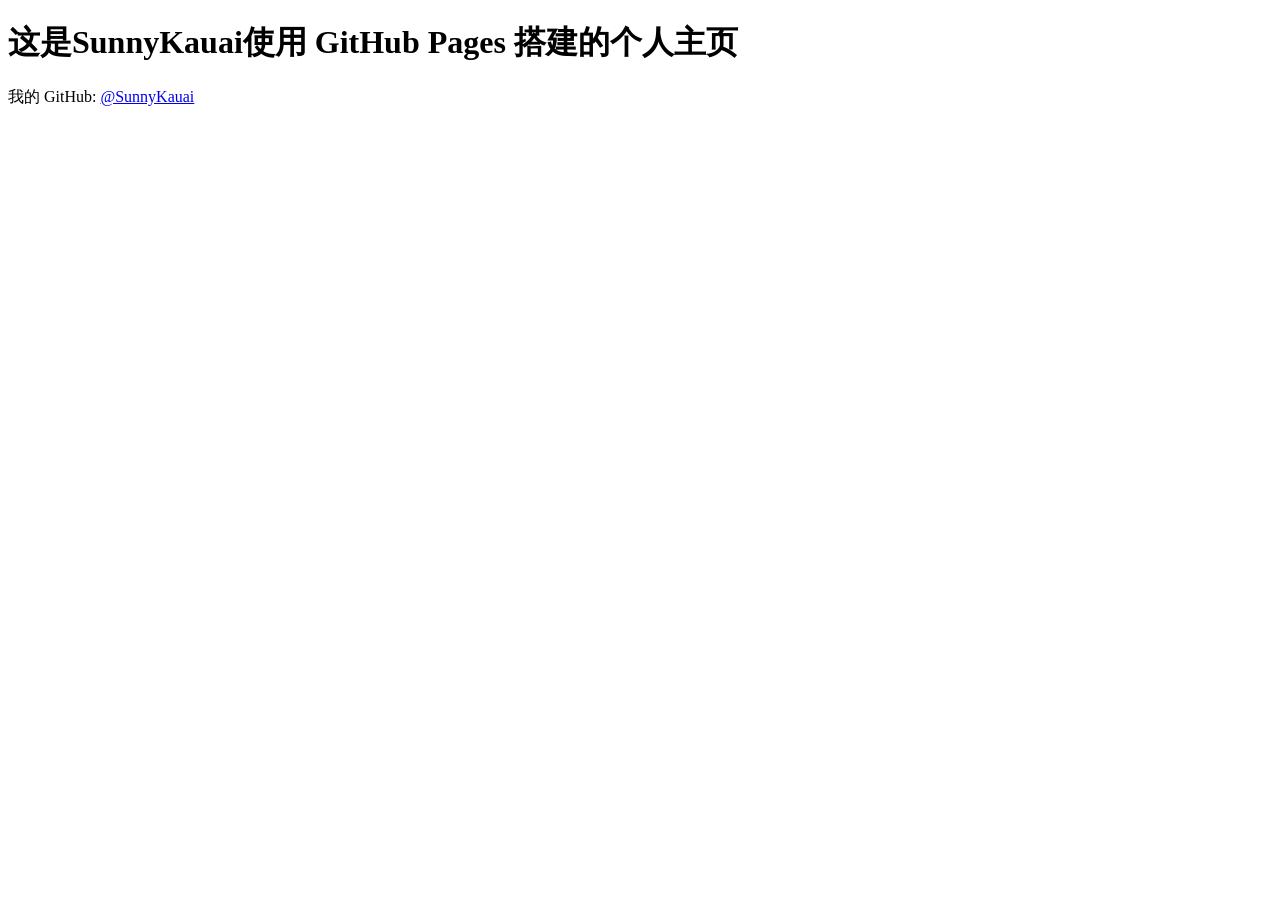
==== index.html @ 0b9219f3 "传入主页" ====
<!DOCTYPE html>
<html lang="zh-CN">
<head>
    <meta charset="UTF-8">
    <meta name="viewport" content="width=device-width, initial-scale=1.0">
    <title>SunnyKauai</title>
</head>
<body>
    <h1>这是SunnyKauai使用 GitHub Pages 搭建的个人主页</h1>
    <p>我的 GitHub: <a href="https://github.com/SunnyKauai">@SunnyKauai</a></p>
</body>
</html>
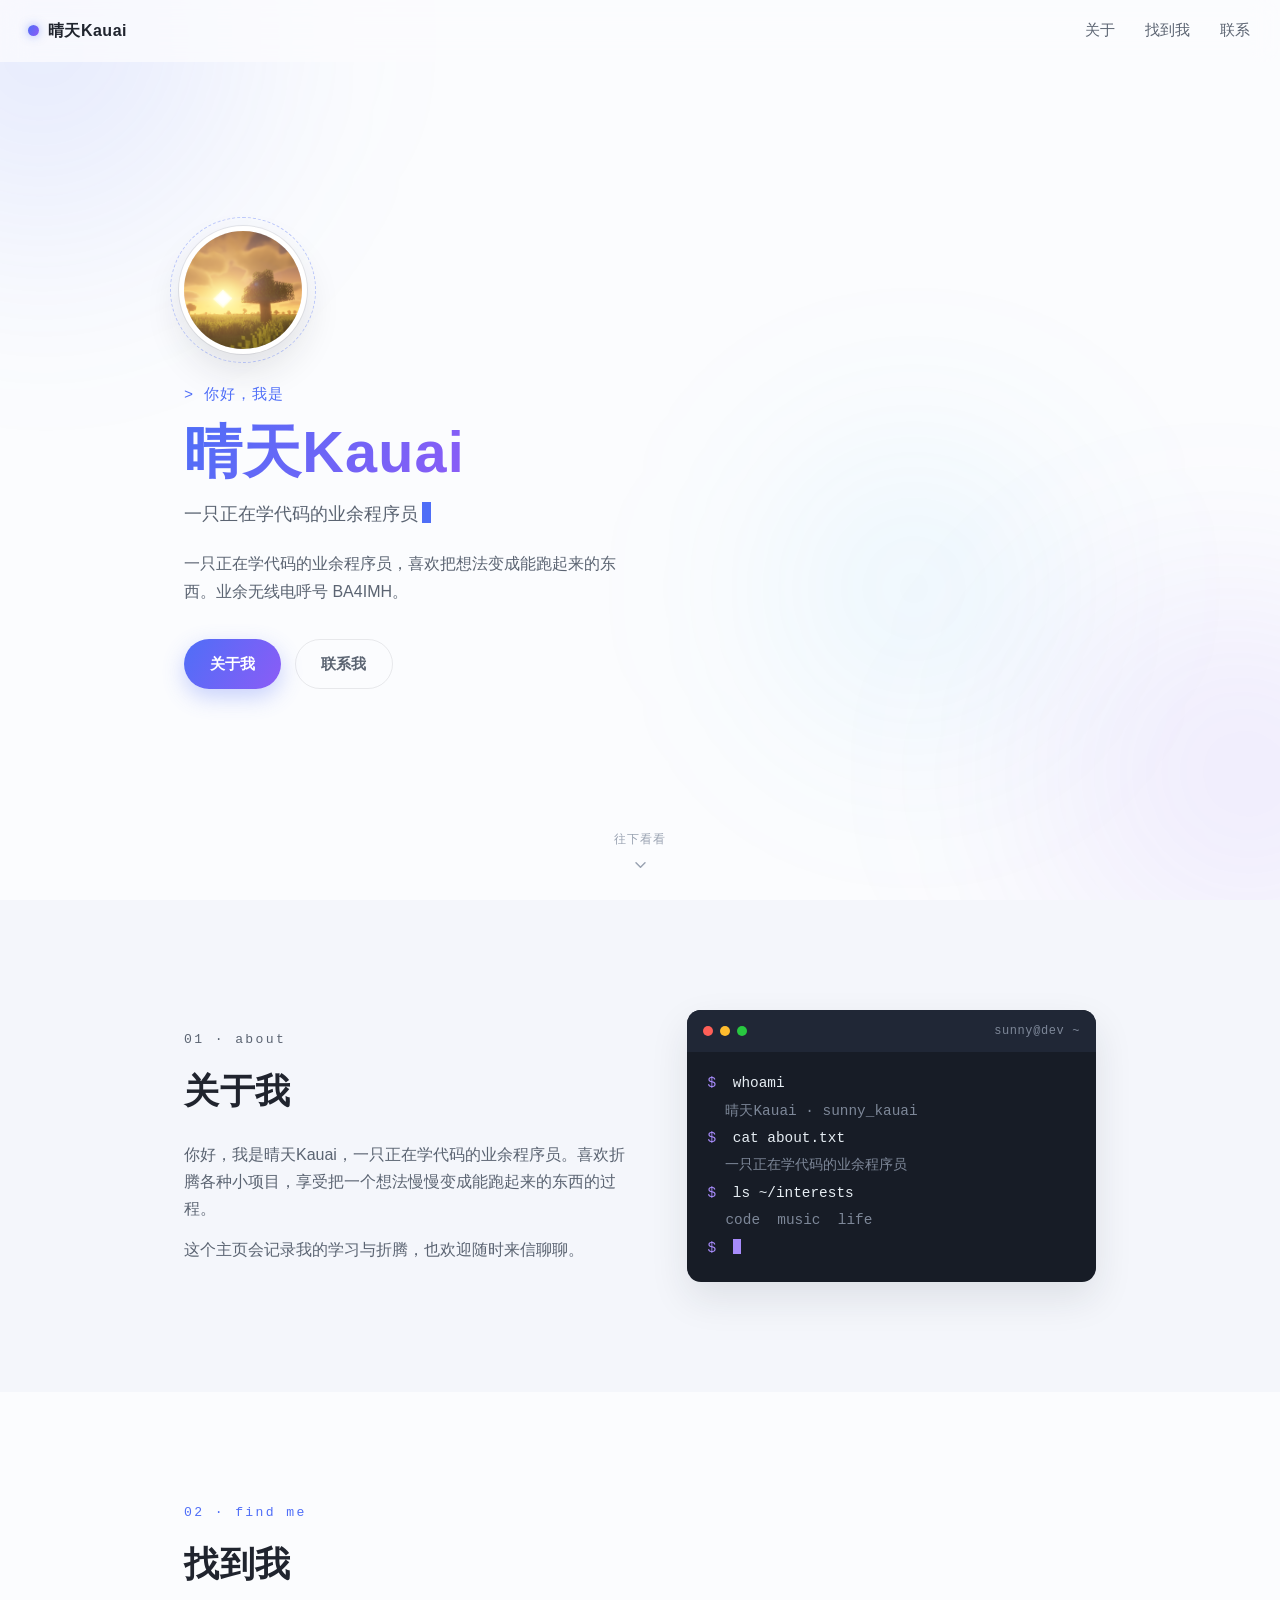
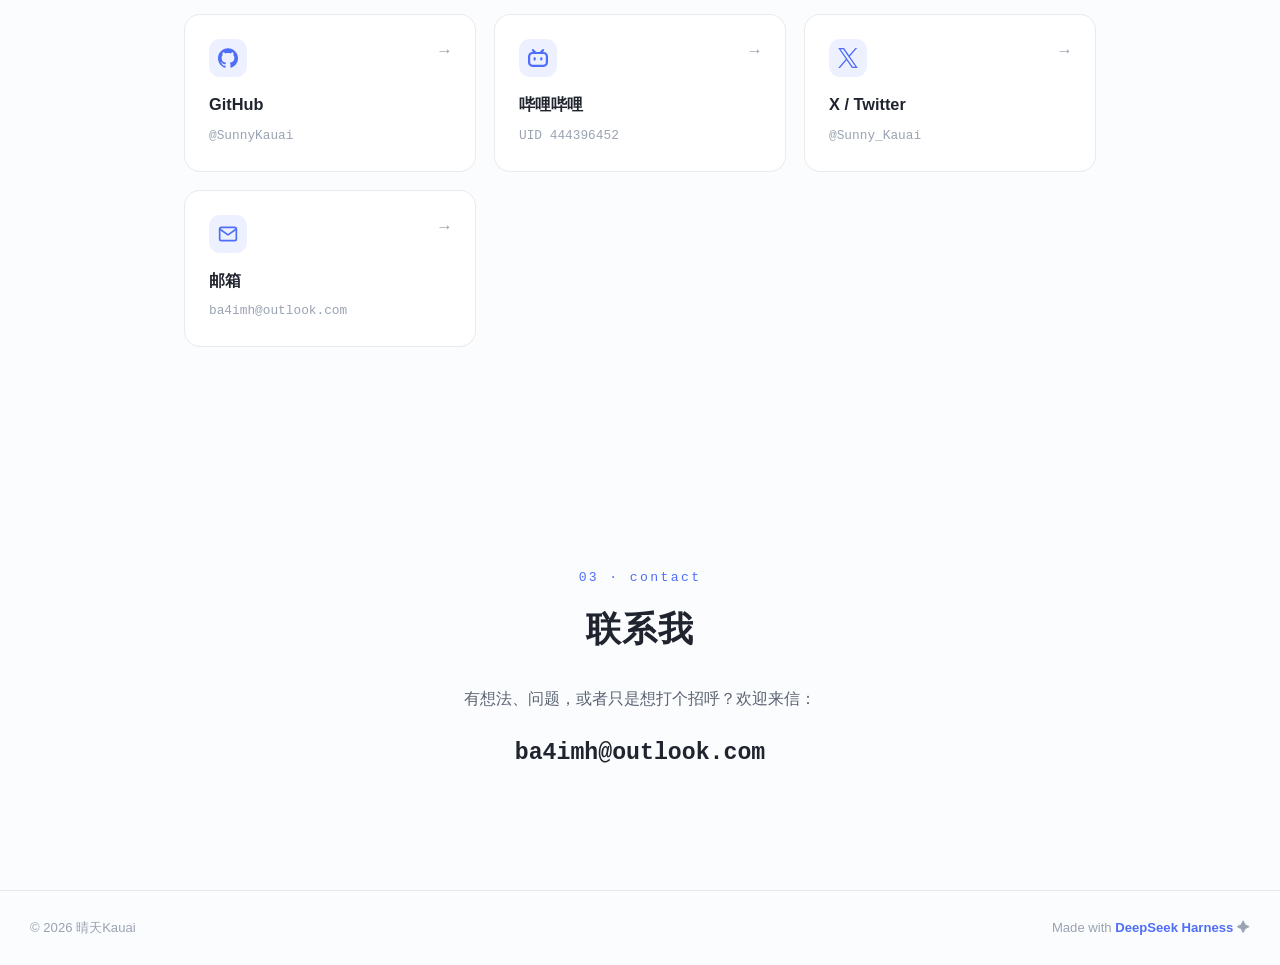
==== commit 5b7a25e3: "更新由DeepSeek Harness制作的个人网页" ====
--- a/index.html
+++ b/index.html
@@ -1,12 +1,146 @@
 <!DOCTYPE html>
 <html lang="zh-CN">
 <head>
-    <meta charset="UTF-8">
-    <meta name="viewport" content="width=device-width, initial-scale=1.0">
-    <title>SunnyKauai</title>
+  <meta charset="UTF-8">
+  <meta name="viewport" content="width=device-width, initial-scale=1.0">
+  <title>晴天Kauai · 个人主页</title>
+  <meta name="description" content="晴天Kauai 的个人主页 —— 一只正在学代码的业余程序员（呼号 BA4IMH）。">
+  <meta name="author" content="晴天Kauai">
+  <meta name="theme-color" content="#fbfcfe">
+  <link rel="canonical" href="https://www.linzms.com/">
+  <meta property="og:title" content="晴天Kauai · 个人主页">
+  <meta property="og:description" content="一只正在学代码的业余程序员（呼号 BA4IMH）。">
+  <meta property="og:type" content="website">
+  <meta property="og:url" content="https://www.linzms.com/">
+  <meta property="og:image" content="https://www.linzms.com/assets/img/avatar.png">
+  <link rel="icon" type="image/png" href="assets/img/favicon.png">
+  <link rel="apple-touch-icon" href="assets/img/favicon.png">
+  <link rel="stylesheet" href="assets/css/style.css">
+  <noscript><style>.reveal{opacity:1;transform:none}</style></noscript>
 </head>
 <body>
-    <h1>这是SunnyKauai使用 GitHub Pages 搭建的个人主页</h1>
-    <p>我的 GitHub: <a href="https://github.com/SunnyKauai">@SunnyKauai</a></p>
+
+  <!-- 顶部导航 -->
+  <header class="nav" id="nav">
+    <a class="nav-logo" href="#top"><span class="logo-dot" aria-hidden="true"></span>晴天Kauai</a>
+    <nav class="nav-links" aria-label="页面导航">
+      <a href="#about">关于</a>
+      <a href="#links">找到我</a>
+      <a href="#contact">联系</a>
+    </nav>
+  </header>
+
+  <!-- 背景：柔和光斑 -->
+  <div class="bg" aria-hidden="true">
+    <div class="orb orb-a"></div>
+    <div class="orb orb-b"></div>
+    <div class="orb orb-c"></div>
+  </div>
+
+  <main>
+
+    <!-- 首屏 -->
+    <section class="hero" id="top">
+      <div class="container hero-inner">
+        <div class="avatar reveal">
+          <img src="assets/img/avatar.png" alt="晴天Kauai 的头像" width="512" height="512">
+          <span class="ring" aria-hidden="true"></span>
+        </div>
+        <p class="mono hello reveal">&gt; 你好，我是</p>
+        <h1 class="name reveal">晴天Kauai</h1>
+        <p class="typed reveal"><span id="typed"></span><span class="caret" aria-hidden="true"></span></p>
+        <p class="bio reveal">一只正在学代码的业余程序员，喜欢把想法变成能跑起来的东西。业余无线电呼号 BA4IMH。</p>
+        <div class="hero-actions reveal">
+          <a class="btn btn-primary" href="#about">关于我</a>
+          <a class="btn btn-ghost" href="mailto:ba4imh@outlook.com">联系我</a>
+        </div>
+      </div>
+      <a class="scroll-hint" href="#about" aria-label="向下滚动">
+        <span>往下看看</span>
+        <svg viewBox="0 0 24 24" fill="none" stroke="currentColor" stroke-width="2" stroke-linecap="round" stroke-linejoin="round" aria-hidden="true"><polyline points="6 9 12 15 18 9"/></svg>
+      </a>
+    </section>
+
+    <!-- 关于我 -->
+    <section class="about section" id="about">
+      <div class="container about-grid">
+        <div class="about-text reveal">
+          <p class="mono sec-label">01 · about</p>
+          <h2 class="sec-title">关于我</h2>
+          <p>你好，我是晴天Kauai，一只正在学代码的业余程序员。喜欢折腾各种小项目，享受把一个想法慢慢变成能跑起来的东西的过程。</p>
+          <p>这个主页会记录我的学习与折腾，也欢迎随时来信聊聊。</p>
+        </div>
+        <div class="terminal reveal" aria-label="终端示例">
+          <div class="terminal-bar">
+            <span class="dot" aria-hidden="true"></span>
+            <span class="dot" aria-hidden="true"></span>
+            <span class="dot" aria-hidden="true"></span>
+            <span class="term-title">sunny@dev ~</span>
+          </div>
+          <div class="terminal-body">
+            <p><span class="prompt">$</span> whoami</p>
+            <p class="out">晴天Kauai · sunny_kauai</p>
+            <p><span class="prompt">$</span> cat about.txt</p>
+            <p class="out">一只正在学代码的业余程序员</p>
+            <p><span class="prompt">$</span> ls ~/interests</p>
+            <p class="out">code&nbsp;&nbsp;music&nbsp;&nbsp;life</p>
+            <p><span class="prompt">$</span> <span class="cursor" aria-hidden="true"></span></p>
+          </div>
+        </div>
+      </div>
+    </section>
+
+    <!-- 找到我 -->
+    <section class="links section" id="links">
+      <div class="container">
+        <p class="mono sec-label reveal">02 · find me</p>
+        <h2 class="sec-title reveal">找到我</h2>
+        <div class="card-grid">
+          <a class="card reveal" style="--d:.03s" href="https://github.com/SunnyKauai" target="_blank" rel="noopener noreferrer">
+            <span class="card-icon"><svg viewBox="0 0 24 24" aria-hidden="true"><path d="M12 .297c-6.63 0-12 5.373-12 12 0 5.303 3.438 9.8 8.205 11.385.6.113.82-.258.82-.577 0-.285-.01-1.04-.015-2.04-3.338.724-4.042-1.61-4.042-1.61C4.422 18.07 3.633 17.7 3.633 17.7c-1.087-.744.084-.729.084-.729 1.205.084 1.838 1.236 1.838 1.236 1.07 1.835 2.809 1.305 3.495.998.108-.776.417-1.305.76-1.605-2.665-.3-5.466-1.332-5.466-5.93 0-1.31.465-2.38 1.235-3.22-.135-.303-.54-1.523.105-3.176 0 0 1.005-.322 3.3 1.23.96-.267 1.98-.399 3-.405 1.02.006 2.04.138 3 .405 2.28-1.552 3.285-1.23 3.285-1.23.645 1.653.24 2.873.12 3.176.765.84 1.23 1.91 1.23 3.22 0 4.61-2.805 5.625-5.475 5.92.42.36.81 1.096.81 2.22 0 1.606-.015 2.896-.015 3.286 0 .315.21.69.825.57C20.565 22.092 24 17.592 24 12.297c0-6.627-5.373-12-12-12"/></svg></span>
+            <span class="card-name">GitHub</span>
+            <span class="card-handle">@SunnyKauai</span>
+            <span class="card-arrow" aria-hidden="true">→</span>
+          </a>
+          <a class="card reveal" style="--d:.08s" href="https://space.bilibili.com/444396452" target="_blank" rel="noopener noreferrer">
+            <span class="card-icon"><svg viewBox="0 0 24 24" aria-hidden="true"><path d="M17.813 4.653h.854c1.51.054 2.769.578 3.773 1.574 1.004.995 1.524 2.249 1.56 3.76v7.36c-.036 1.51-.556 2.769-1.56 3.773s-2.262 1.524-3.773 1.56H5.333c-1.51-.036-2.769-.556-3.773-1.56S.036 18.858 0 17.347v-7.36c.036-1.511.556-2.765 1.56-3.76 1.004-.996 2.262-1.52 3.773-1.574h.774l-1.174-1.12a1.234 1.234 0 0 1-.373-.906c0-.356.124-.658.373-.907l.027-.027c.267-.249.573-.373.92-.373.347 0 .653.124.92.373L9.653 4.44c.071.071.134.142.187.213h4.267a.836.836 0 0 1 .16-.213l2.853-2.747c.267-.249.573-.373.92-.373.347 0 .662.151.929.4.267.249.391.551.391.907 0 .355-.124.657-.373.906zM5.333 7.24c-.746.018-1.373.276-1.88.773-.506.498-.769 1.13-.786 1.894v7.52c.017.764.28 1.395.786 1.893.507.498 1.134.756 1.88.773h13.334c.746-.017 1.373-.275 1.88-.773.506-.498.769-1.129.786-1.893v-7.52c-.017-.765-.28-1.396-.786-1.894-.507-.497-1.134-.755-1.88-.773zM8 11.107c.373 0 .684.124.933.373.25.249.383.569.4.96v1.173c-.017.391-.15.711-.4.96-.249.25-.56.374-.933.374s-.684-.125-.933-.374c-.25-.249-.383-.569-.4-.96V12.44c0-.373.129-.689.386-.947.258-.257.574-.386.947-.386zm8 0c.373 0 .684.124.933.373.25.249.383.569.4.96v1.173c-.017.391-.15.711-.4.96-.249.25-.56.374-.933.374s-.684-.125-.933-.374c-.25-.249-.383-.569-.4-.96V12.44c.017-.391.15-.711.4-.96.249-.249.56-.373.933-.373Z"/></svg></span>
+            <span class="card-name">哔哩哔哩</span>
+            <span class="card-handle">UID 444396452</span>
+            <span class="card-arrow" aria-hidden="true">→</span>
+          </a>
+          <a class="card reveal" style="--d:.13s" href="https://x.com/Sunny_Kauai" target="_blank" rel="noopener noreferrer">
+            <span class="card-icon"><svg viewBox="0 0 24 24" aria-hidden="true"><path d="M14.234 10.162 22.977 0h-2.072l-7.591 8.824L7.251 0H.258l9.168 13.343L.258 24H2.33l8.016-9.318L16.749 24h6.993zm-2.837 3.299-.929-1.329L3.076 1.56h3.182l5.965 8.532.929 1.329 7.754 11.09h-3.182z"/></svg></span>
+            <span class="card-name">X / Twitter</span>
+            <span class="card-handle">@Sunny_Kauai</span>
+            <span class="card-arrow" aria-hidden="true">→</span>
+          </a>
+          <a class="card reveal" style="--d:.18s" href="mailto:ba4imh@outlook.com">
+            <span class="card-icon"><svg viewBox="0 0 24 24" style="fill:none" stroke="currentColor" stroke-width="2" stroke-linecap="round" stroke-linejoin="round" aria-hidden="true"><path d="M4 4h16c1.1 0 2 .9 2 2v12c0 1.1-.9 2-2 2H4c-1.1 0-2-.9-2-2V6c0-1.1.9-2 2-2z"/><polyline points="22,6 12,13 2,6"/></svg></span>
+            <span class="card-name">邮箱</span>
+            <span class="card-handle">ba4imh@outlook.com</span>
+            <span class="card-arrow" aria-hidden="true">→</span>
+          </a>
+        </div>
+      </div>
+    </section>
+
+    <!-- 联系我 -->
+    <section class="contact section" id="contact">
+      <div class="container contact-inner reveal">
+        <p class="mono sec-label">03 · contact</p>
+        <h2 class="sec-title">联系我</h2>
+        <p class="contact-desc">有想法、问题，或者只是想打个招呼？欢迎来信：</p>
+        <a class="contact-mail" href="mailto:ba4imh@outlook.com">ba4imh@outlook.com</a>
+      </div>
+    </section>
+
+  </main>
+
+  <footer class="foot">
+    <span>© <span id="year"></span> 晴天Kauai</span>
+    <span class="made">Made with <b>DeepSeek Harness</b> ✦</span>
+  </footer>
+
+  <script src="assets/js/main.js"></script>
 </body>
-</html>+</html>
--- a/assets/css/style.css
+++ b/assets/css/style.css
@@ -0,0 +1,655 @@
+/* ============================================================
+   晴天Kauai · 个人主页
+   设计：浅色 · 简约 · 优雅动效 · 可滚动多区块
+   制作：DeepSeek Harness
+   ============================================================ */
+
+/* ---------- 基础 ---------- */
+*,
+*::before,
+*::after {
+  box-sizing: border-box;
+  margin: 0;
+  padding: 0;
+}
+
+:root {
+  --bg: #fbfcfe;
+  --bg-soft: #f4f6fb;
+  --text: #20242e;
+  --text-dim: #5b6472;
+  --text-faint: #9aa3b2;
+  --accent: #4f6ef7;
+  --accent-2: #8b5cf6;
+  --accent-soft: rgba(79, 110, 247, .10);
+  --grad: linear-gradient(120deg, var(--accent), var(--accent-2));
+  --line: rgba(32, 36, 46, .09);
+  --card: #ffffff;
+  --shadow-sm: 0 4px 14px rgba(32, 36, 46, .06);
+  --shadow-md: 0 16px 38px rgba(32, 36, 46, .10);
+  --radius: 16px;
+  --mono: ui-monospace, "SF Mono", "Cascadia Mono", "JetBrains Mono",
+          Consolas, Menlo, monospace;
+}
+
+html {
+  scroll-behavior: smooth;
+}
+
+body {
+  font-family: -apple-system, BlinkMacSystemFont, "Segoe UI",
+    "PingFang SC", "Hiragino Sans GB", "Microsoft YaHei",
+    "Noto Sans SC", sans-serif;
+  color: var(--text);
+  background: var(--bg);
+  line-height: 1.7;
+  -webkit-font-smoothing: antialiased;
+  overflow-x: hidden;
+}
+
+::selection {
+  background: rgba(79, 110, 247, .18);
+  color: var(--text);
+}
+
+a {
+  color: inherit;
+}
+
+img {
+  display: block;
+  max-width: 100%;
+}
+
+a:focus-visible {
+  outline: 2px solid var(--accent);
+  outline-offset: 3px;
+  border-radius: 8px;
+}
+
+.container {
+  width: 100%;
+  max-width: 960px;
+  margin: 0 auto;
+  padding: 0 24px;
+}
+
+.section {
+  padding: 110px 0;
+  scroll-margin-top: 72px;
+}
+
+.mono {
+  font-family: var(--mono);
+}
+
+.sec-label {
+  color: var(--accent);
+  font-size: .82rem;
+  letter-spacing: .18em;
+  margin-bottom: 10px;
+}
+
+.sec-title {
+  font-size: clamp(1.6rem, 4vw, 2.2rem);
+  font-weight: 800;
+  letter-spacing: .02em;
+  margin-bottom: 20px;
+}
+
+/* ---------- 背景：柔和光斑 ---------- */
+.bg {
+  position: fixed;
+  inset: 0;
+  z-index: -1;
+  overflow: hidden;
+  pointer-events: none;
+}
+
+.orb {
+  position: absolute;
+  border-radius: 50%;
+  filter: blur(90px);
+  will-change: transform;
+}
+
+.orb-a {
+  width: 480px;
+  height: 480px;
+  left: -140px;
+  top: -140px;
+  background: radial-gradient(circle at 35% 35%, rgba(79, 110, 247, .16), transparent 70%);
+  animation: drift-a 26s ease-in-out infinite alternate;
+}
+
+.orb-b {
+  width: 520px;
+  height: 520px;
+  right: -180px;
+  bottom: -180px;
+  background: radial-gradient(circle at 60% 40%, rgba(139, 92, 246, .13), transparent 70%);
+  animation: drift-b 32s ease-in-out infinite alternate;
+}
+
+.orb-c {
+  width: 420px;
+  height: 420px;
+  left: 55%;
+  top: 42%;
+  background: radial-gradient(circle at 50% 50%, rgba(56, 189, 248, .11), transparent 70%);
+  animation: drift-c 24s ease-in-out infinite alternate;
+}
+
+@keyframes drift-a { to { transform: translate(80px, 60px) scale(1.1); } }
+@keyframes drift-b { to { transform: translate(-90px, -50px) scale(1.08); } }
+@keyframes drift-c { to { transform: translate(-60px, 70px) scale(1.12); } }
+
+/* ---------- 顶部导航 ---------- */
+.nav {
+  position: fixed;
+  top: 0;
+  left: 0;
+  right: 0;
+  z-index: 50;
+  display: flex;
+  align-items: center;
+  justify-content: space-between;
+  height: 62px;
+  padding: 0 28px;
+  background: rgba(251, 252, 254, .78);
+  -webkit-backdrop-filter: blur(14px);
+  backdrop-filter: blur(14px);
+  border-bottom: 1px solid transparent;
+  transition: border-color .3s, box-shadow .3s;
+}
+
+.nav.scrolled {
+  border-bottom-color: var(--line);
+  box-shadow: 0 6px 24px rgba(32, 36, 46, .05);
+}
+
+.nav-logo {
+  display: flex;
+  align-items: center;
+  gap: 9px;
+  font-weight: 700;
+  letter-spacing: .03em;
+  text-decoration: none;
+}
+
+.logo-dot {
+  width: 11px;
+  height: 11px;
+  border-radius: 50%;
+  background: var(--grad);
+  box-shadow: 0 0 10px rgba(79, 110, 247, .5);
+}
+
+.nav-links {
+  display: flex;
+  gap: 26px;
+}
+
+.nav-links a {
+  position: relative;
+  padding: 4px 2px;
+  font-size: .92rem;
+  color: var(--text-dim);
+  text-decoration: none;
+  transition: color .3s;
+}
+
+.nav-links a::after {
+  content: "";
+  position: absolute;
+  left: 0;
+  bottom: 0;
+  width: 100%;
+  height: 2px;
+  border-radius: 2px;
+  background: var(--grad);
+  transform: scaleX(0);
+  transform-origin: left;
+  transition: transform .35s cubic-bezier(.22, 1, .36, 1);
+}
+
+.nav-links a:hover { color: var(--text); }
+.nav-links a:hover::after { transform: scaleX(1); }
+
+/* ---------- 首屏 ---------- */
+.hero {
+  position: relative;
+  min-height: 100vh;
+  display: flex;
+  align-items: center;
+  padding: 110px 0 90px;
+}
+
+.hero-inner {
+  display: flex;
+  flex-direction: column;
+  align-items: flex-start;
+}
+
+.avatar {
+  position: relative;
+  width: 118px;
+  height: 118px;
+  margin-bottom: 34px;
+}
+
+.avatar img {
+  width: 100%;
+  height: 100%;
+  object-fit: cover;
+  border-radius: 50%;
+  box-shadow:
+    0 0 0 5px #fff,
+    0 0 0 6px var(--line),
+    0 18px 40px rgba(32, 36, 46, .14);
+  animation: floaty 7s ease-in-out infinite;
+}
+
+.avatar .ring {
+  position: absolute;
+  inset: -14px;
+  border-radius: 50%;
+  border: 1.5px dashed rgba(79, 110, 247, .35);
+  animation: spin 24s linear infinite;
+  pointer-events: none;
+}
+
+@keyframes floaty {
+  0%, 100% { transform: translateY(0); }
+  50%      { transform: translateY(-8px); }
+}
+
+@keyframes spin {
+  to { transform: rotate(360deg); }
+}
+
+.hello {
+  color: var(--accent);
+  font-size: .95rem;
+  letter-spacing: .06em;
+  margin-bottom: 10px;
+}
+
+.name {
+  font-size: clamp(2.5rem, 7vw, 3.6rem);
+  font-weight: 800;
+  letter-spacing: .02em;
+  line-height: 1.15;
+  background: var(--grad);
+  -webkit-background-clip: text;
+  background-clip: text;
+  color: transparent;
+}
+
+.typed {
+  margin-top: 14px;
+  min-height: 1.9em;
+  font-family: var(--mono);
+  font-size: clamp(1rem, 2.6vw, 1.15rem);
+  color: var(--text-dim);
+}
+
+.caret {
+  display: inline-block;
+  width: 9px;
+  height: 1.15em;
+  margin-left: 4px;
+  vertical-align: -.18em;
+  background: var(--accent);
+  animation: blink 1s steps(1) infinite;
+}
+
+@keyframes blink {
+  50% { opacity: 0; }
+}
+
+.bio {
+  margin-top: 16px;
+  max-width: 52ch;
+  color: var(--text-dim);
+  font-size: 1rem;
+}
+
+.hero-actions {
+  margin-top: 34px;
+  display: flex;
+  gap: 14px;
+  flex-wrap: wrap;
+}
+
+.btn {
+  display: inline-flex;
+  align-items: center;
+  gap: 8px;
+  padding: .72em 1.7em;
+  border-radius: 999px;
+  font-size: .95rem;
+  font-weight: 600;
+  text-decoration: none;
+  transition:
+    transform .3s cubic-bezier(.22, 1, .36, 1),
+    box-shadow .3s,
+    border-color .3s,
+    color .3s;
+}
+
+.btn-primary {
+  background: var(--grad);
+  color: #fff;
+  box-shadow: 0 8px 22px rgba(79, 110, 247, .30);
+}
+
+.btn-primary:hover {
+  transform: translateY(-2px);
+  box-shadow: 0 12px 28px rgba(79, 110, 247, .38);
+}
+
+.btn-ghost {
+  border: 1px solid var(--line);
+  background: transparent;
+  color: var(--text-dim);
+}
+
+.btn-ghost:hover {
+  transform: translateY(-2px);
+  border-color: var(--accent);
+  color: var(--accent);
+  box-shadow: var(--shadow-sm);
+}
+
+/* 向下滚动提示 */
+.scroll-hint {
+  position: absolute;
+  left: 50%;
+  bottom: 26px;
+  transform: translateX(-50%);
+  display: flex;
+  flex-direction: column;
+  align-items: center;
+  gap: 6px;
+  color: var(--text-faint);
+  font-size: .78rem;
+  letter-spacing: .1em;
+  text-decoration: none;
+}
+
+.scroll-hint svg {
+  width: 18px;
+  height: 18px;
+  animation: bounce 2s ease-in-out infinite;
+}
+
+@keyframes bounce {
+  0%, 100% { transform: translateY(0); }
+  50%      { transform: translateY(6px); }
+}
+
+/* ---------- 关于我 ---------- */
+.about {
+  background: var(--bg-soft);
+}
+
+.about-grid {
+  display: grid;
+  grid-template-columns: 1.05fr .95fr;
+  gap: 52px;
+  align-items: center;
+}
+
+.about-text p {
+  color: var(--text-dim);
+  margin-top: 14px;
+}
+
+.about-text p:first-of-type {
+  margin-top: 0;
+}
+
+/* 终端卡片 */
+.terminal {
+  overflow: hidden;
+  border-radius: 14px;
+  background: #171c26;
+  box-shadow: var(--shadow-md);
+  font-family: var(--mono);
+}
+
+.terminal-bar {
+  display: flex;
+  align-items: center;
+  gap: 7px;
+  padding: 11px 16px;
+  background: #202736;
+}
+
+.terminal-bar .dot {
+  width: 10px;
+  height: 10px;
+  border-radius: 50%;
+}
+
+.terminal-bar .dot:nth-child(1) { background: #ff5f57; }
+.terminal-bar .dot:nth-child(2) { background: #febc2e; }
+.terminal-bar .dot:nth-child(3) { background: #28c840; }
+
+.term-title {
+  margin-left: auto;
+  color: #7d8798;
+  font-size: .75rem;
+  letter-spacing: .05em;
+}
+
+.terminal-body {
+  padding: 18px 20px 20px;
+  font-size: .9rem;
+  line-height: 1.9;
+  color: #e6edf3;
+}
+
+.terminal-body .prompt {
+  color: #a78bfa;
+  margin-right: 8px;
+}
+
+.terminal-body .out {
+  color: #7d8798;
+  padding-left: 18px;
+}
+
+.cursor {
+  display: inline-block;
+  width: 8px;
+  height: 15px;
+  background: #a78bfa;
+  vertical-align: -2px;
+  animation: blink 1s steps(1) infinite;
+}
+
+/* ---------- 找到我 ---------- */
+.card-grid {
+  display: grid;
+  grid-template-columns: repeat(auto-fit, minmax(215px, 1fr));
+  gap: 18px;
+  margin-top: 14px;
+}
+
+.card {
+  position: relative;
+  display: flex;
+  flex-direction: column;
+  gap: 6px;
+  padding: 24px;
+  border-radius: var(--radius);
+  background: var(--card);
+  border: 1px solid var(--line);
+  text-decoration: none;
+  transition:
+    transform .35s cubic-bezier(.22, 1, .36, 1),
+    box-shadow .35s,
+    border-color .35s;
+}
+
+.card:hover {
+  transform: translateY(-5px);
+  box-shadow: var(--shadow-md);
+  border-color: rgba(79, 110, 247, .35);
+}
+
+.card-icon {
+  width: 38px;
+  height: 38px;
+  display: grid;
+  place-items: center;
+  border-radius: 11px;
+  background: var(--accent-soft);
+  color: var(--accent);
+  margin-bottom: 8px;
+}
+
+.card-icon svg {
+  width: 20px;
+  height: 20px;
+  fill: currentColor;
+}
+
+.card-name {
+  font-weight: 700;
+  font-size: 1.02rem;
+}
+
+.card-handle {
+  font-family: var(--mono);
+  font-size: .8rem;
+  color: var(--text-faint);
+}
+
+.card-arrow {
+  position: absolute;
+  top: 22px;
+  right: 22px;
+  color: var(--text-faint);
+  font-size: 1.05rem;
+  transition: transform .35s cubic-bezier(.22, 1, .36, 1), color .35s;
+}
+
+.card:hover .card-arrow {
+  transform: translate(3px, -3px);
+  color: var(--accent);
+}
+
+/* ---------- 联系我 ---------- */
+.contact-inner {
+  display: flex;
+  flex-direction: column;
+  align-items: center;
+  text-align: center;
+}
+
+.contact-desc {
+  color: var(--text-dim);
+  margin-top: 6px;
+}
+
+.contact-mail {
+  margin-top: 22px;
+  display: inline-block;
+  font-family: var(--mono);
+  font-size: clamp(1.1rem, 3.2vw, 1.45rem);
+  font-weight: 600;
+  color: var(--text);
+  text-decoration: none;
+  padding-bottom: 6px;
+  background-image: var(--grad);
+  background-size: 0% 2px;
+  background-position: 0 100%;
+  background-repeat: no-repeat;
+  transition: background-size .4s cubic-bezier(.22, 1, .36, 1), color .3s;
+}
+
+.contact-mail:hover {
+  background-size: 100% 2px;
+  color: var(--accent);
+}
+
+/* ---------- 页脚 ---------- */
+.foot {
+  display: flex;
+  justify-content: space-between;
+  align-items: center;
+  gap: 12px;
+  flex-wrap: wrap;
+  padding: 26px 30px;
+  border-top: 1px solid var(--line);
+  color: var(--text-faint);
+  font-size: .82rem;
+}
+
+.foot .made b {
+  color: var(--accent);
+  font-weight: 600;
+}
+
+/* ---------- 滚动入场动画（由 JS 添加 .in） ---------- */
+.reveal {
+  opacity: 0;
+  transform: translateY(26px);
+  transition:
+    opacity .8s cubic-bezier(.22, 1, .36, 1),
+    transform .8s cubic-bezier(.22, 1, .36, 1);
+  transition-delay: var(--d, 0s);
+}
+
+.reveal.in {
+  opacity: 1;
+  transform: translateY(0);
+}
+
+/* ---------- 小屏适配 ---------- */
+@media (max-width: 760px) {
+  .about-grid {
+    grid-template-columns: 1fr;
+    gap: 40px;
+  }
+
+  .section {
+    padding: 84px 0;
+  }
+
+  .nav {
+    padding: 0 18px;
+  }
+
+  .nav-links {
+    gap: 18px;
+  }
+
+  .foot {
+    justify-content: center;
+    text-align: center;
+  }
+}
+
+/* ---------- 尊重系统“减弱动态效果” ---------- */
+@media (prefers-reduced-motion: reduce) {
+  html {
+    scroll-behavior: auto;
+  }
+
+  *,
+  *::before,
+  *::after {
+    animation-duration: .01ms !important;
+    animation-iteration-count: 1 !important;
+    transition-duration: .01ms !important;
+  }
+
+  .reveal {
+    opacity: 1;
+    transform: none;
+  }
+}
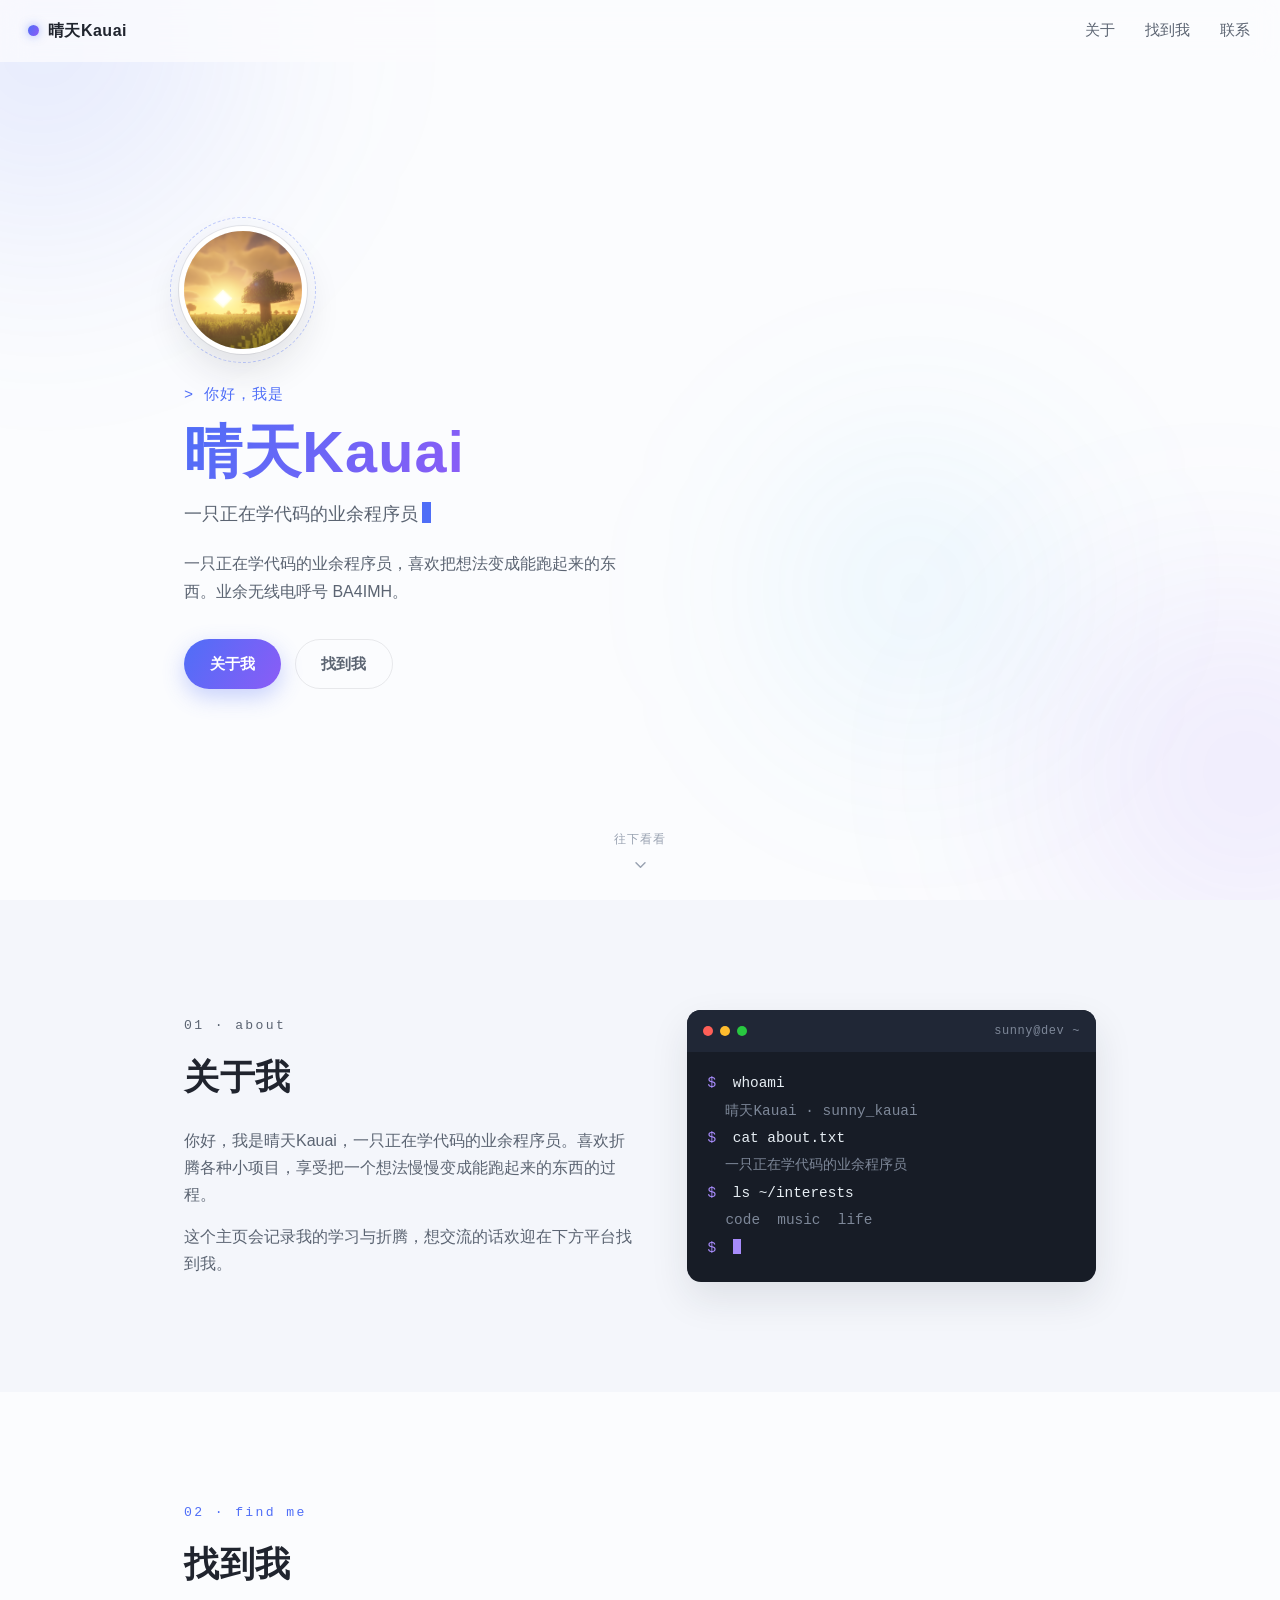
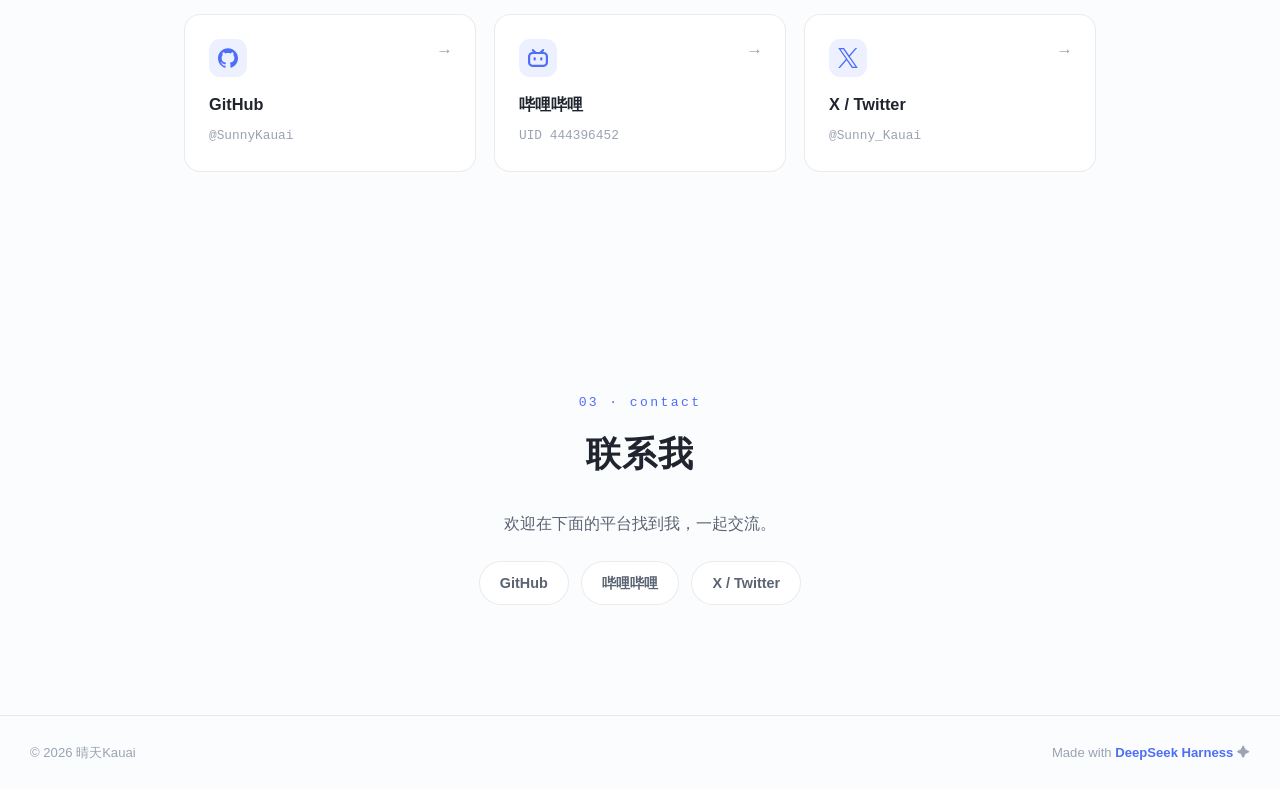
==== commit 5315b3e7: "Add files via upload" ====
--- a/index.html
+++ b/index.html
@@ -52,7 +52,7 @@
         <p class="bio reveal">一只正在学代码的业余程序员，喜欢把想法变成能跑起来的东西。业余无线电呼号 BA4IMH。</p>
         <div class="hero-actions reveal">
           <a class="btn btn-primary" href="#about">关于我</a>
-          <a class="btn btn-ghost" href="mailto:ba4imh@outlook.com">联系我</a>
+          <a class="btn btn-ghost" href="#links">找到我</a>
         </div>
       </div>
       <a class="scroll-hint" href="#about" aria-label="向下滚动">
@@ -68,9 +68,9 @@
           <p class="mono sec-label">01 · about</p>
           <h2 class="sec-title">关于我</h2>
           <p>你好，我是晴天Kauai，一只正在学代码的业余程序员。喜欢折腾各种小项目，享受把一个想法慢慢变成能跑起来的东西的过程。</p>
-          <p>这个主页会记录我的学习与折腾，也欢迎随时来信聊聊。</p>
+          <p>这个主页会记录我的学习与折腾，想交流的话欢迎在下方平台找到我。</p>
         </div>
-        <div class="terminal reveal" aria-label="终端示例">
+        <div class="terminal reveal">
           <div class="terminal-bar">
             <span class="dot" aria-hidden="true"></span>
             <span class="dot" aria-hidden="true"></span>
@@ -114,12 +114,6 @@
             <span class="card-handle">@Sunny_Kauai</span>
             <span class="card-arrow" aria-hidden="true">→</span>
           </a>
-          <a class="card reveal" style="--d:.18s" href="mailto:ba4imh@outlook.com">
-            <span class="card-icon"><svg viewBox="0 0 24 24" style="fill:none" stroke="currentColor" stroke-width="2" stroke-linecap="round" stroke-linejoin="round" aria-hidden="true"><path d="M4 4h16c1.1 0 2 .9 2 2v12c0 1.1-.9 2-2 2H4c-1.1 0-2-.9-2-2V6c0-1.1.9-2 2-2z"/><polyline points="22,6 12,13 2,6"/></svg></span>
-            <span class="card-name">邮箱</span>
-            <span class="card-handle">ba4imh@outlook.com</span>
-            <span class="card-arrow" aria-hidden="true">→</span>
-          </a>
         </div>
       </div>
     </section>
@@ -129,8 +123,12 @@
       <div class="container contact-inner reveal">
         <p class="mono sec-label">03 · contact</p>
         <h2 class="sec-title">联系我</h2>
-        <p class="contact-desc">有想法、问题，或者只是想打个招呼？欢迎来信：</p>
-        <a class="contact-mail" href="mailto:ba4imh@outlook.com">ba4imh@outlook.com</a>
+        <p class="contact-desc">欢迎在下面的平台找到我，一起交流。</p>
+        <div class="contact-links">
+          <a class="contact-pill" href="https://github.com/SunnyKauai" target="_blank" rel="noopener noreferrer">GitHub</a>
+          <a class="contact-pill" href="https://space.bilibili.com/444396452" target="_blank" rel="noopener noreferrer">哔哩哔哩</a>
+          <a class="contact-pill" href="https://x.com/Sunny_Kauai" target="_blank" rel="noopener noreferrer">X / Twitter</a>
+        </div>
       </div>
     </section>
 
--- a/assets/css/style.css
+++ b/assets/css/style.css
@@ -220,6 +220,7 @@
 .hero {
   position: relative;
   min-height: 100vh;
+  min-height: 100svh;
   display: flex;
   align-items: center;
   padding: 110px 0 90px;
@@ -555,25 +556,35 @@
   margin-top: 6px;
 }
 
-.contact-mail {
-  margin-top: 22px;
-  display: inline-block;
-  font-family: var(--mono);
-  font-size: clamp(1.1rem, 3.2vw, 1.45rem);
+.contact-links {
+  margin-top: 24px;
+  display: flex;
+  gap: 12px;
+  flex-wrap: wrap;
+  justify-content: center;
+}
+
+.contact-pill {
+  padding: .6em 1.4em;
+  border-radius: 999px;
+  border: 1px solid var(--line);
+  background: var(--card);
+  color: var(--text-dim);
+  font-size: .9rem;
   font-weight: 600;
-  color: var(--text);
   text-decoration: none;
-  padding-bottom: 6px;
-  background-image: var(--grad);
-  background-size: 0% 2px;
-  background-position: 0 100%;
-  background-repeat: no-repeat;
-  transition: background-size .4s cubic-bezier(.22, 1, .36, 1), color .3s;
-}
-
-.contact-mail:hover {
-  background-size: 100% 2px;
+  transition:
+    transform .3s cubic-bezier(.22, 1, .36, 1),
+    border-color .3s,
+    color .3s,
+    box-shadow .3s;
+}
+
+.contact-pill:hover {
+  transform: translateY(-2px);
+  border-color: var(--accent);
   color: var(--accent);
+  box-shadow: var(--shadow-sm);
 }
 
 /* ---------- 页脚 ---------- */
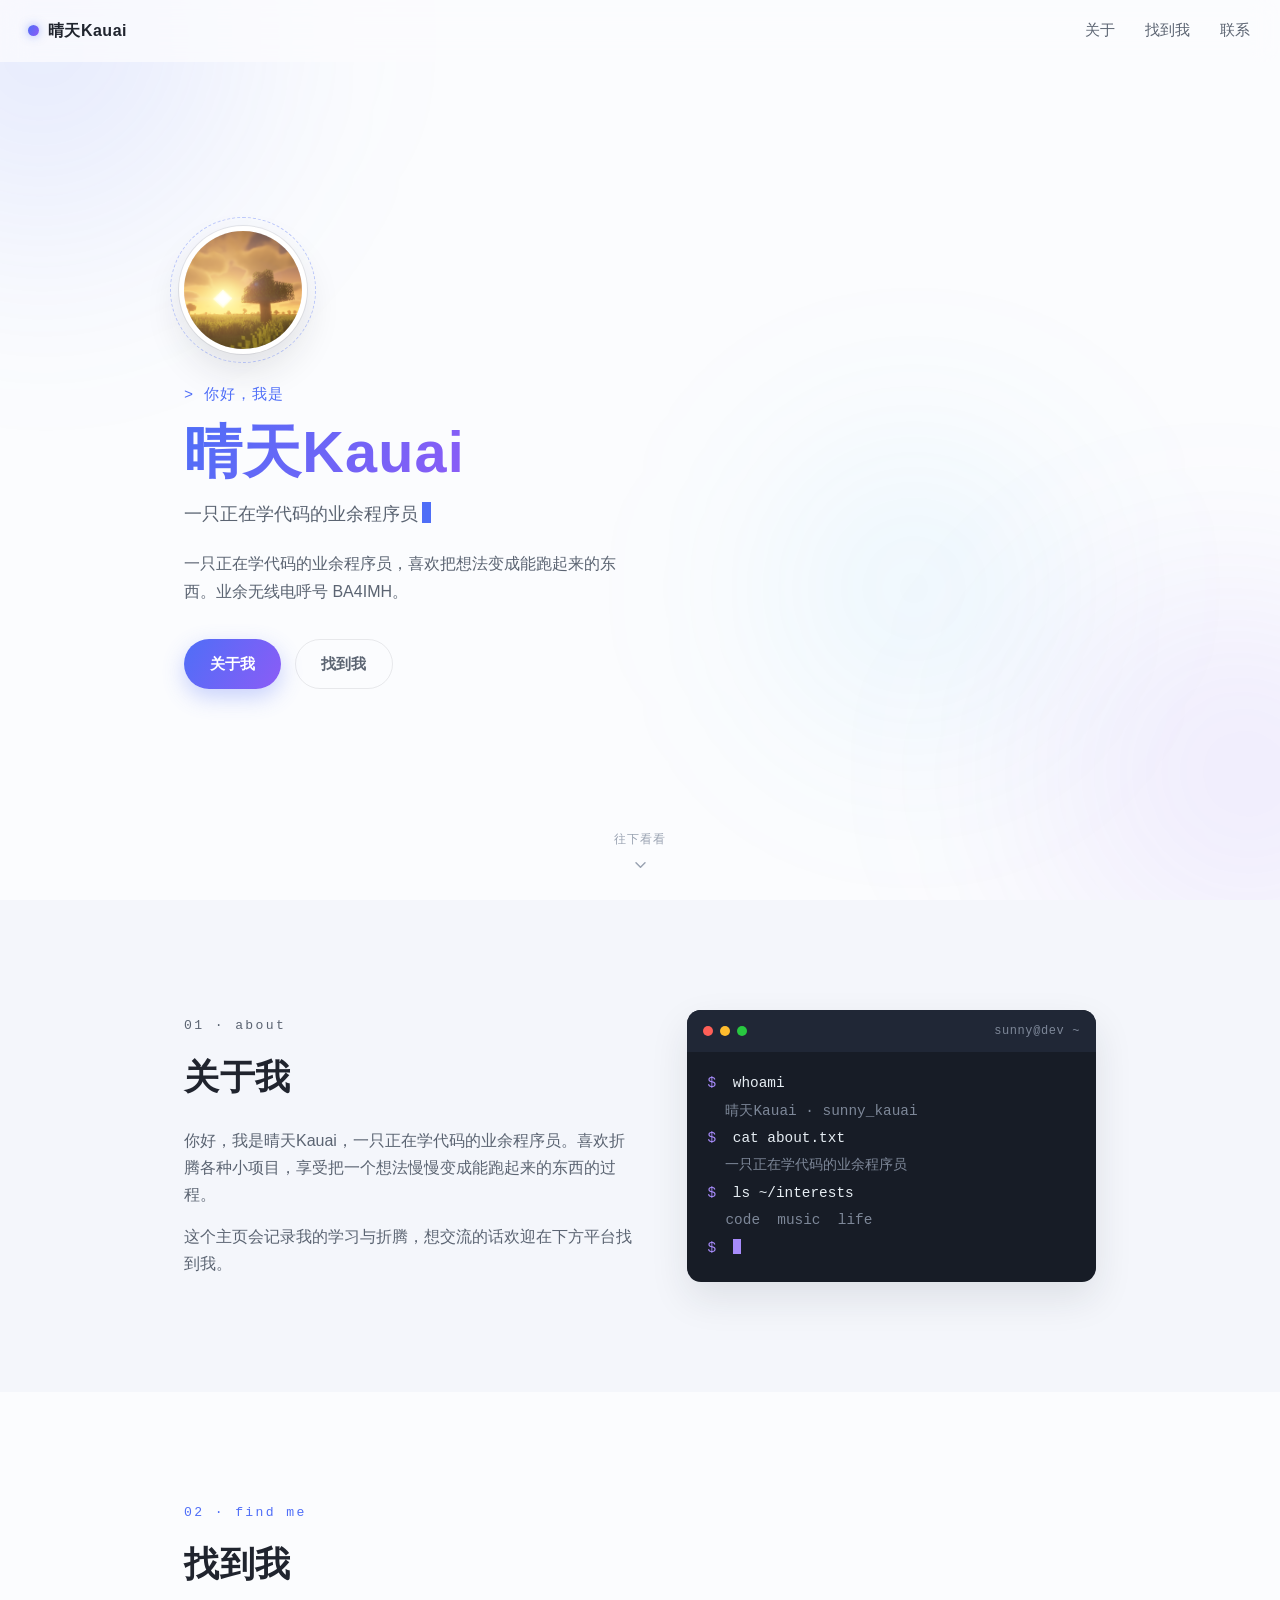
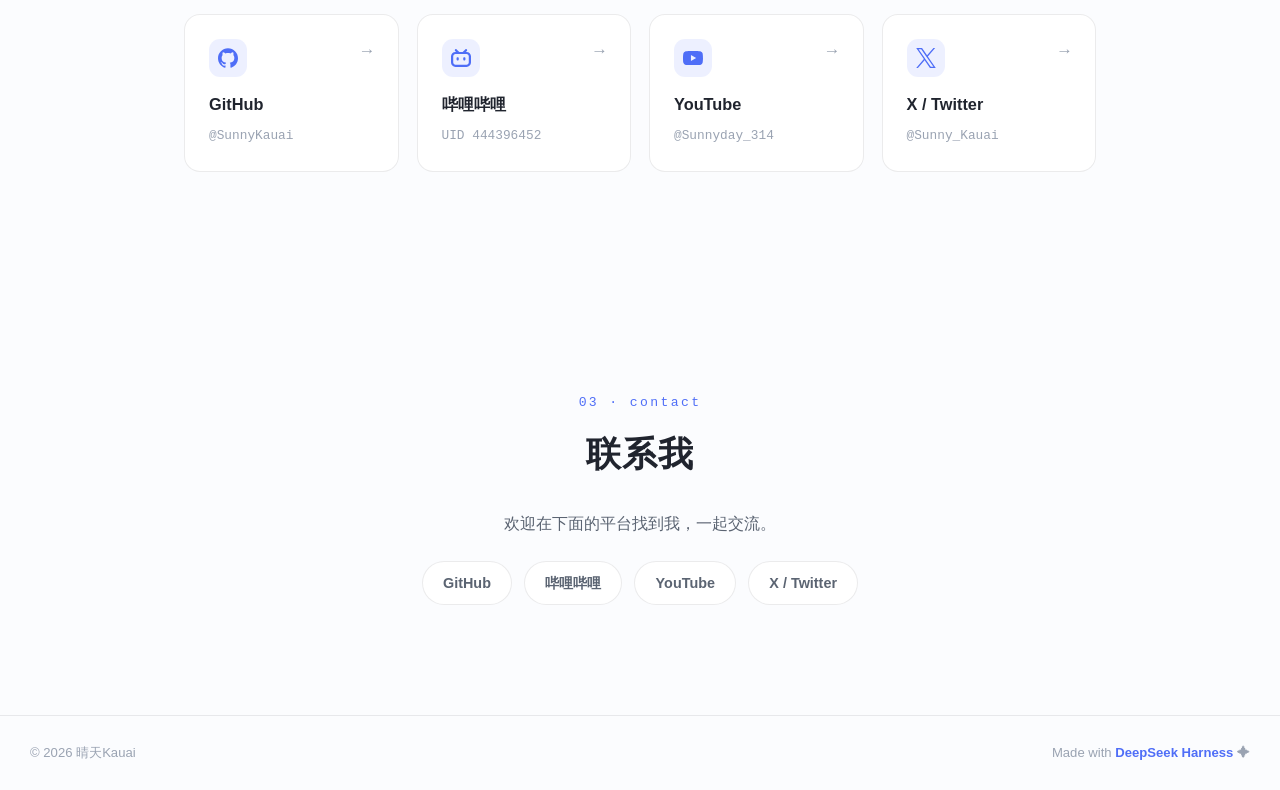
==== commit 93df8418: "Add files via upload" ====
--- a/index.html
+++ b/index.html
@@ -108,7 +108,13 @@
             <span class="card-handle">UID 444396452</span>
             <span class="card-arrow" aria-hidden="true">→</span>
           </a>
-          <a class="card reveal" style="--d:.13s" href="https://x.com/Sunny_Kauai" target="_blank" rel="noopener noreferrer">
+          <a class="card reveal" style="--d:.13s" href="https://www.youtube.com/@Sunnyday_314" target="_blank" rel="noopener noreferrer">
+            <span class="card-icon"><svg viewBox="0 0 24 24" aria-hidden="true"><path d="M23.498 6.186a3.016 3.016 0 0 0-2.122-2.136C19.505 3.545 12 3.545 12 3.545s-7.505 0-9.377.505A3.017 3.017 0 0 0 .502 6.186C0 8.07 0 12 0 12s0 3.93.502 5.814a3.016 3.016 0 0 0 2.122 2.136c1.871.505 9.376.505 9.376.505s7.505 0 9.377-.505a3.015 3.015 0 0 0 2.122-2.136C24 15.93 24 12 24 12s0-3.93-.502-5.814zM9.545 15.568V8.432L15.818 12l-6.273 3.568z"/></svg></span>
+            <span class="card-name">YouTube</span>
+            <span class="card-handle">@Sunnyday_314</span>
+            <span class="card-arrow" aria-hidden="true">→</span>
+          </a>
+          <a class="card reveal" style="--d:.18s" href="https://x.com/Sunny_Kauai" target="_blank" rel="noopener noreferrer">
             <span class="card-icon"><svg viewBox="0 0 24 24" aria-hidden="true"><path d="M14.234 10.162 22.977 0h-2.072l-7.591 8.824L7.251 0H.258l9.168 13.343L.258 24H2.33l8.016-9.318L16.749 24h6.993zm-2.837 3.299-.929-1.329L3.076 1.56h3.182l5.965 8.532.929 1.329 7.754 11.09h-3.182z"/></svg></span>
             <span class="card-name">X / Twitter</span>
             <span class="card-handle">@Sunny_Kauai</span>
@@ -127,6 +133,7 @@
         <div class="contact-links">
           <a class="contact-pill" href="https://github.com/SunnyKauai" target="_blank" rel="noopener noreferrer">GitHub</a>
           <a class="contact-pill" href="https://space.bilibili.com/444396452" target="_blank" rel="noopener noreferrer">哔哩哔哩</a>
+          <a class="contact-pill" href="https://www.youtube.com/@Sunnyday_314" target="_blank" rel="noopener noreferrer">YouTube</a>
           <a class="contact-pill" href="https://x.com/Sunny_Kauai" target="_blank" rel="noopener noreferrer">X / Twitter</a>
         </div>
       </div>
--- a/assets/css/style.css
+++ b/assets/css/style.css
@@ -474,7 +474,7 @@
 /* ---------- 找到我 ---------- */
 .card-grid {
   display: grid;
-  grid-template-columns: repeat(auto-fit, minmax(215px, 1fr));
+  grid-template-columns: repeat(auto-fit, minmax(195px, 1fr));
   gap: 18px;
   margin-top: 14px;
 }
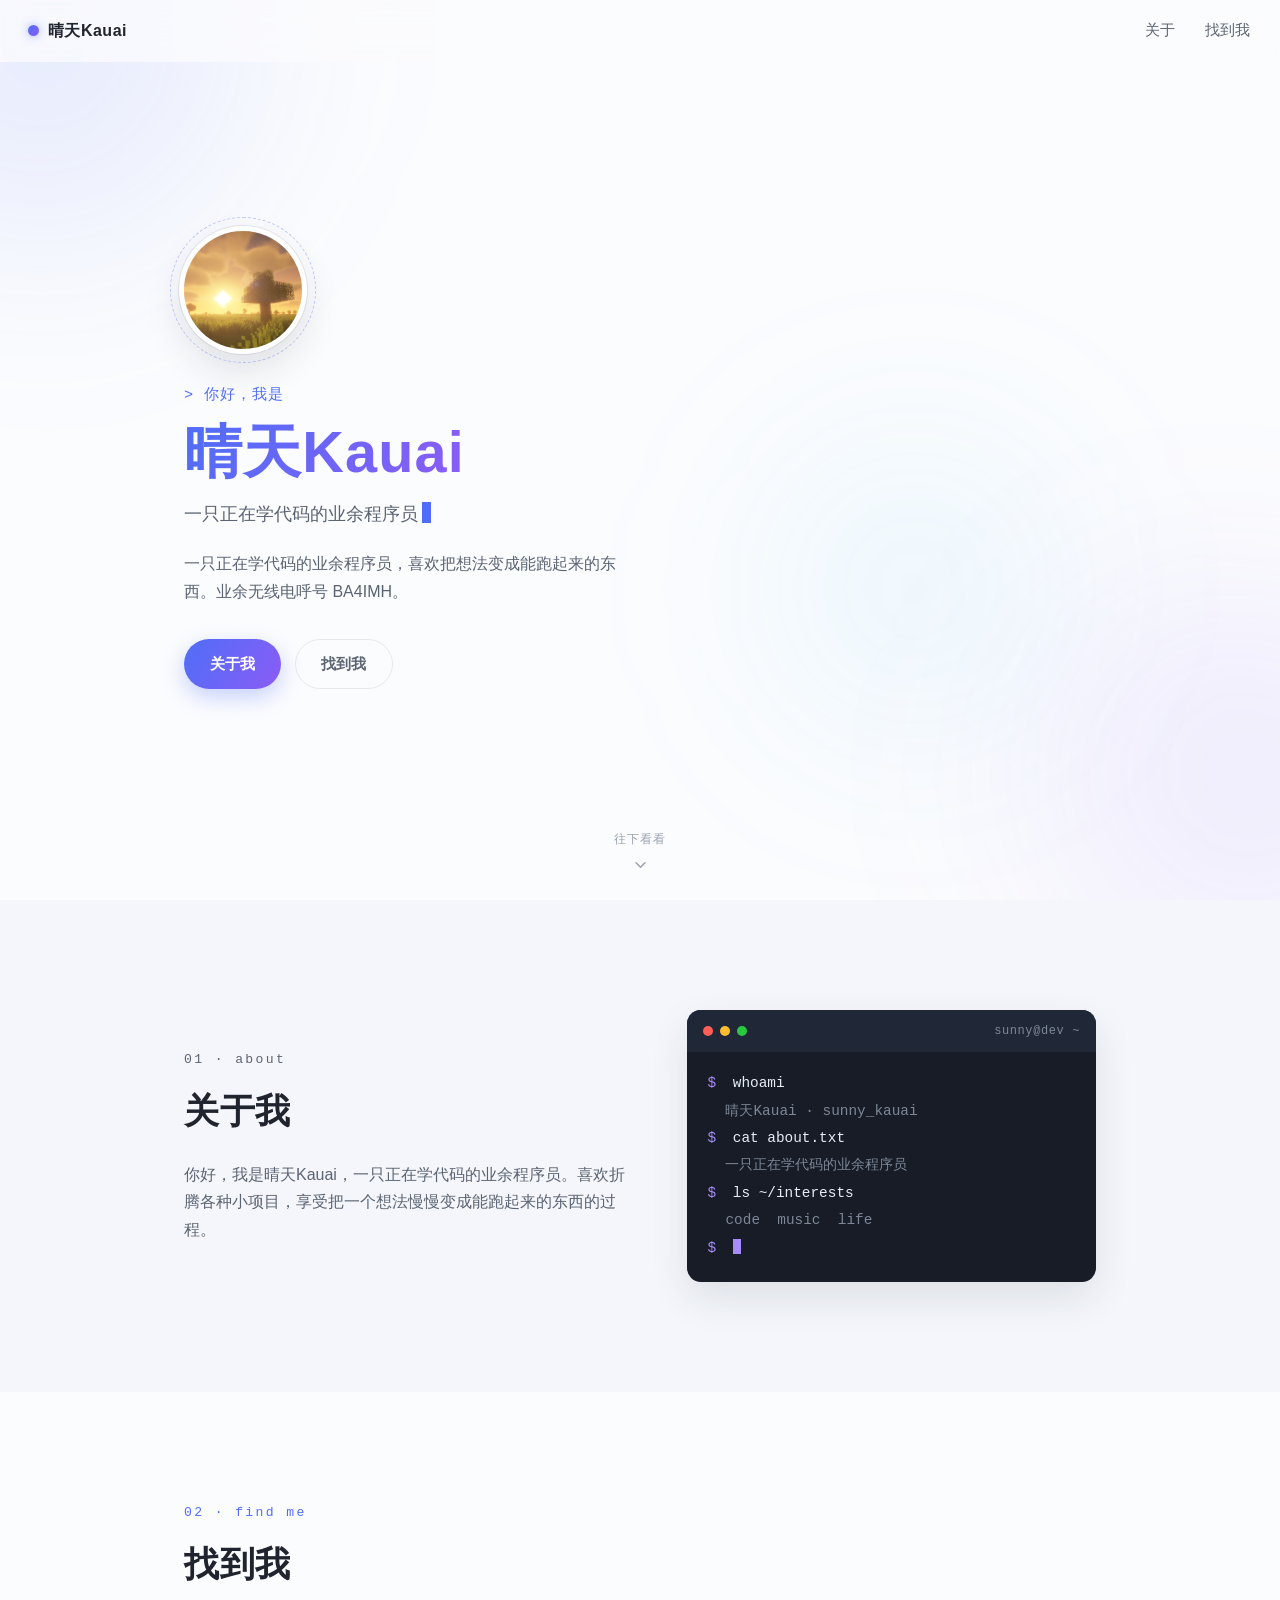
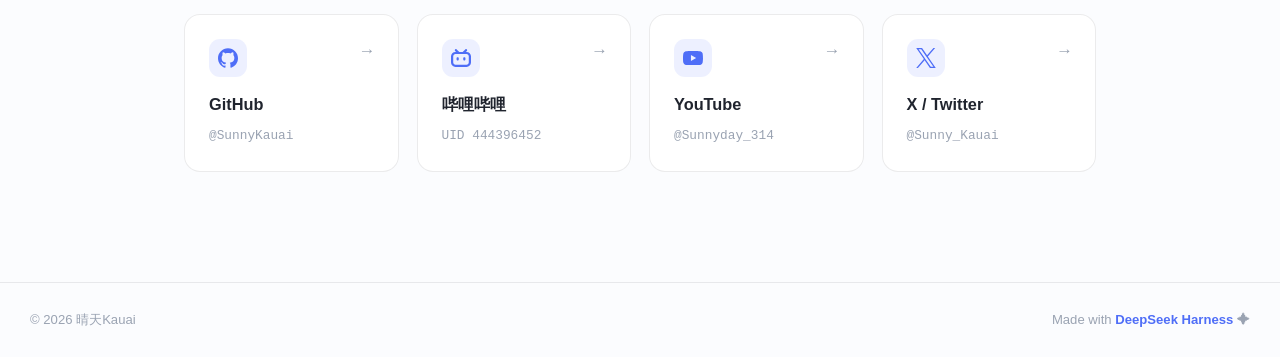
==== commit 07be4589: "Add files via upload" ====
--- a/index.html
+++ b/index.html
@@ -4,17 +4,17 @@
   <meta charset="UTF-8">
   <meta name="viewport" content="width=device-width, initial-scale=1.0">
   <title>晴天Kauai · 个人主页</title>
-  <meta name="description" content="晴天Kauai 的个人主页 —— 一只正在学代码的业余程序员（呼号 BA4IMH）。">
+  <meta name="description" content="晴天Kauai 的个人主页 —— 一只正在学代码的业余程序员。">
   <meta name="author" content="晴天Kauai">
   <meta name="theme-color" content="#fbfcfe">
   <link rel="canonical" href="https://www.linzms.com/">
   <meta property="og:title" content="晴天Kauai · 个人主页">
-  <meta property="og:description" content="一只正在学代码的业余程序员（呼号 BA4IMH）。">
+  <meta property="og:description" content="一只正在学代码的业余程序员。">
   <meta property="og:type" content="website">
   <meta property="og:url" content="https://www.linzms.com/">
   <meta property="og:image" content="https://www.linzms.com/assets/img/avatar.png">
   <link rel="icon" type="image/png" href="assets/img/favicon.png">
-  <link rel="apple-touch-icon" href="assets/img/favicon.png">
+  <link rel="apple-touch-icon" href="assets/img/apple-touch-icon.png">
   <link rel="stylesheet" href="assets/css/style.css">
   <noscript><style>.reveal{opacity:1;transform:none}</style></noscript>
 </head>
@@ -26,7 +26,6 @@
     <nav class="nav-links" aria-label="页面导航">
       <a href="#about">关于</a>
       <a href="#links">找到我</a>
-      <a href="#contact">联系</a>
     </nav>
   </header>
 
@@ -68,7 +67,6 @@
           <p class="mono sec-label">01 · about</p>
           <h2 class="sec-title">关于我</h2>
           <p>你好，我是晴天Kauai，一只正在学代码的业余程序员。喜欢折腾各种小项目，享受把一个想法慢慢变成能跑起来的东西的过程。</p>
-          <p>这个主页会记录我的学习与折腾，想交流的话欢迎在下方平台找到我。</p>
         </div>
         <div class="terminal reveal">
           <div class="terminal-bar">
@@ -124,21 +122,6 @@
       </div>
     </section>
 
-    <!-- 联系我 -->
-    <section class="contact section" id="contact">
-      <div class="container contact-inner reveal">
-        <p class="mono sec-label">03 · contact</p>
-        <h2 class="sec-title">联系我</h2>
-        <p class="contact-desc">欢迎在下面的平台找到我，一起交流。</p>
-        <div class="contact-links">
-          <a class="contact-pill" href="https://github.com/SunnyKauai" target="_blank" rel="noopener noreferrer">GitHub</a>
-          <a class="contact-pill" href="https://space.bilibili.com/444396452" target="_blank" rel="noopener noreferrer">哔哩哔哩</a>
-          <a class="contact-pill" href="https://www.youtube.com/@Sunnyday_314" target="_blank" rel="noopener noreferrer">YouTube</a>
-          <a class="contact-pill" href="https://x.com/Sunny_Kauai" target="_blank" rel="noopener noreferrer">X / Twitter</a>
-        </div>
-      </div>
-    </section>
-
   </main>
 
   <footer class="foot">
--- a/assets/css/style.css
+++ b/assets/css/style.css
@@ -543,50 +543,6 @@
   color: var(--accent);
 }
 
-/* ---------- 联系我 ---------- */
-.contact-inner {
-  display: flex;
-  flex-direction: column;
-  align-items: center;
-  text-align: center;
-}
-
-.contact-desc {
-  color: var(--text-dim);
-  margin-top: 6px;
-}
-
-.contact-links {
-  margin-top: 24px;
-  display: flex;
-  gap: 12px;
-  flex-wrap: wrap;
-  justify-content: center;
-}
-
-.contact-pill {
-  padding: .6em 1.4em;
-  border-radius: 999px;
-  border: 1px solid var(--line);
-  background: var(--card);
-  color: var(--text-dim);
-  font-size: .9rem;
-  font-weight: 600;
-  text-decoration: none;
-  transition:
-    transform .3s cubic-bezier(.22, 1, .36, 1),
-    border-color .3s,
-    color .3s,
-    box-shadow .3s;
-}
-
-.contact-pill:hover {
-  transform: translateY(-2px);
-  border-color: var(--accent);
-  color: var(--accent);
-  box-shadow: var(--shadow-sm);
-}
-
 /* ---------- 页脚 ---------- */
 .foot {
   display: flex;
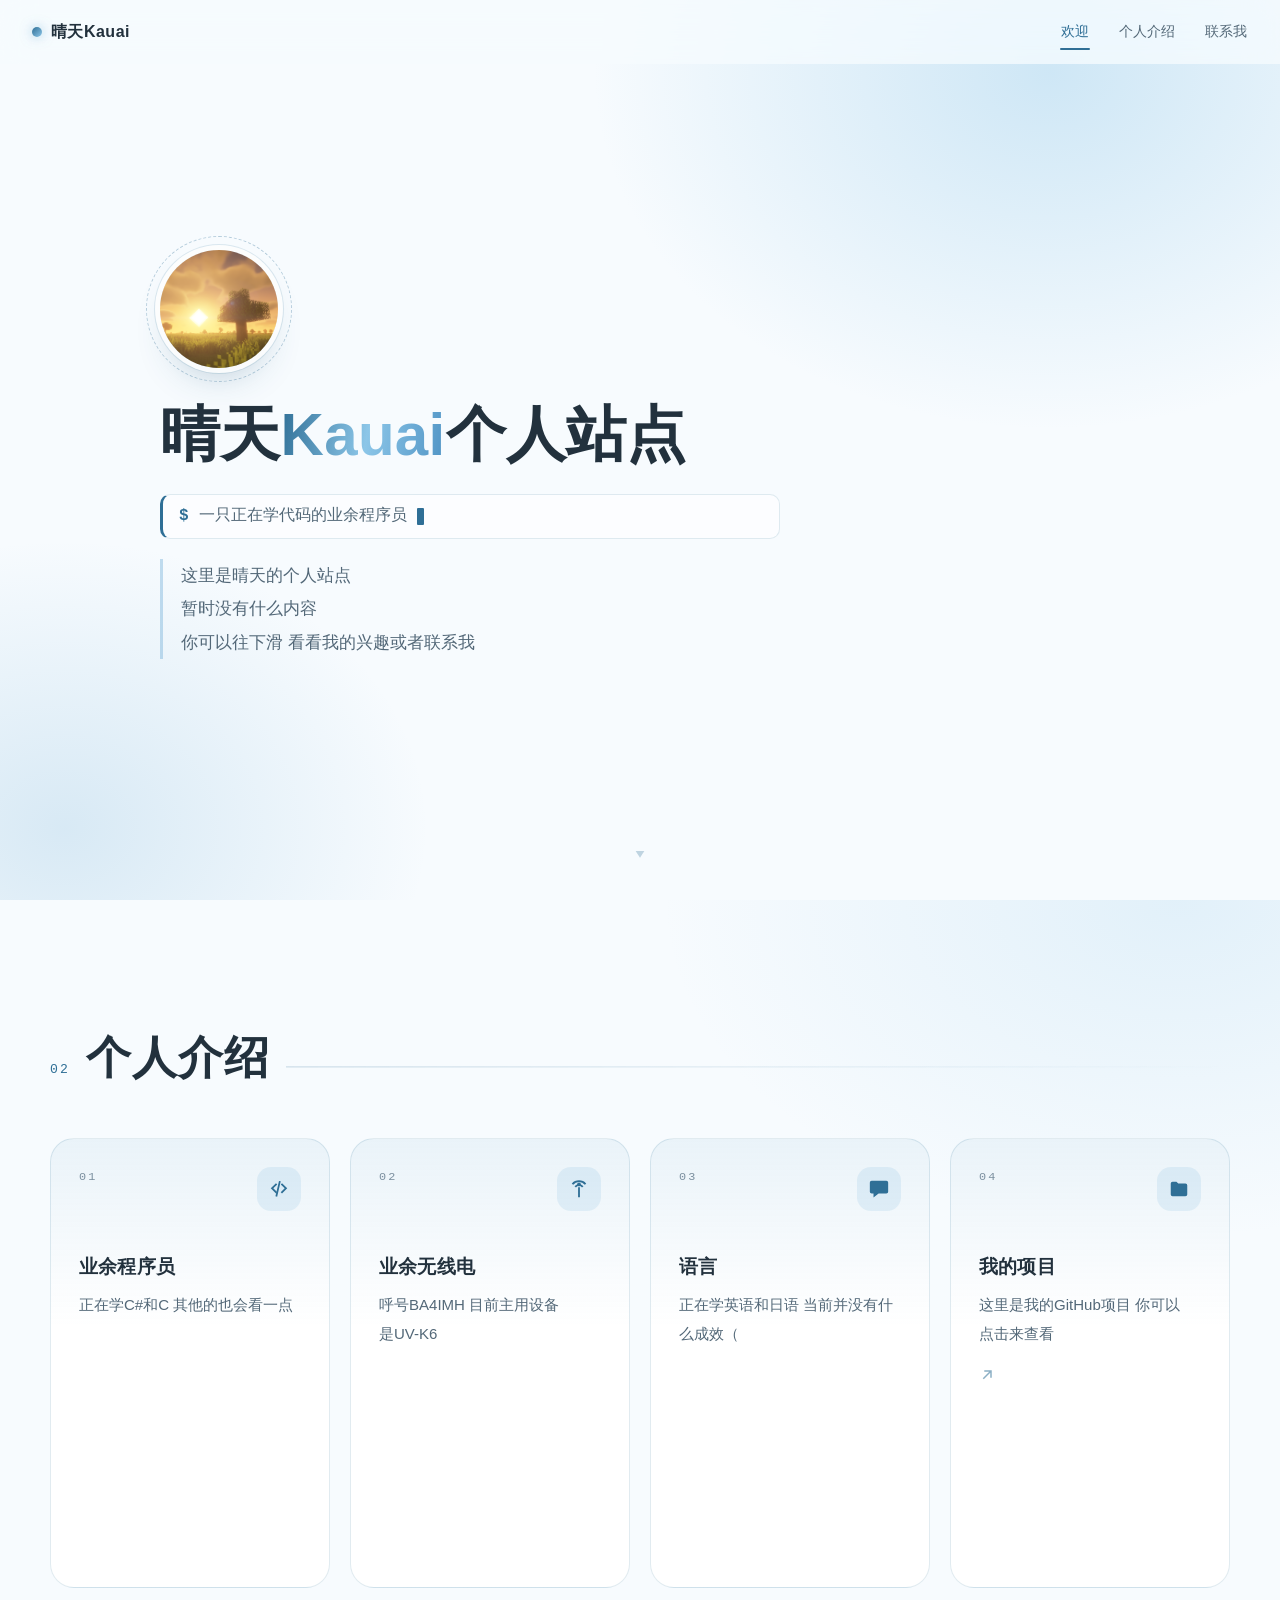
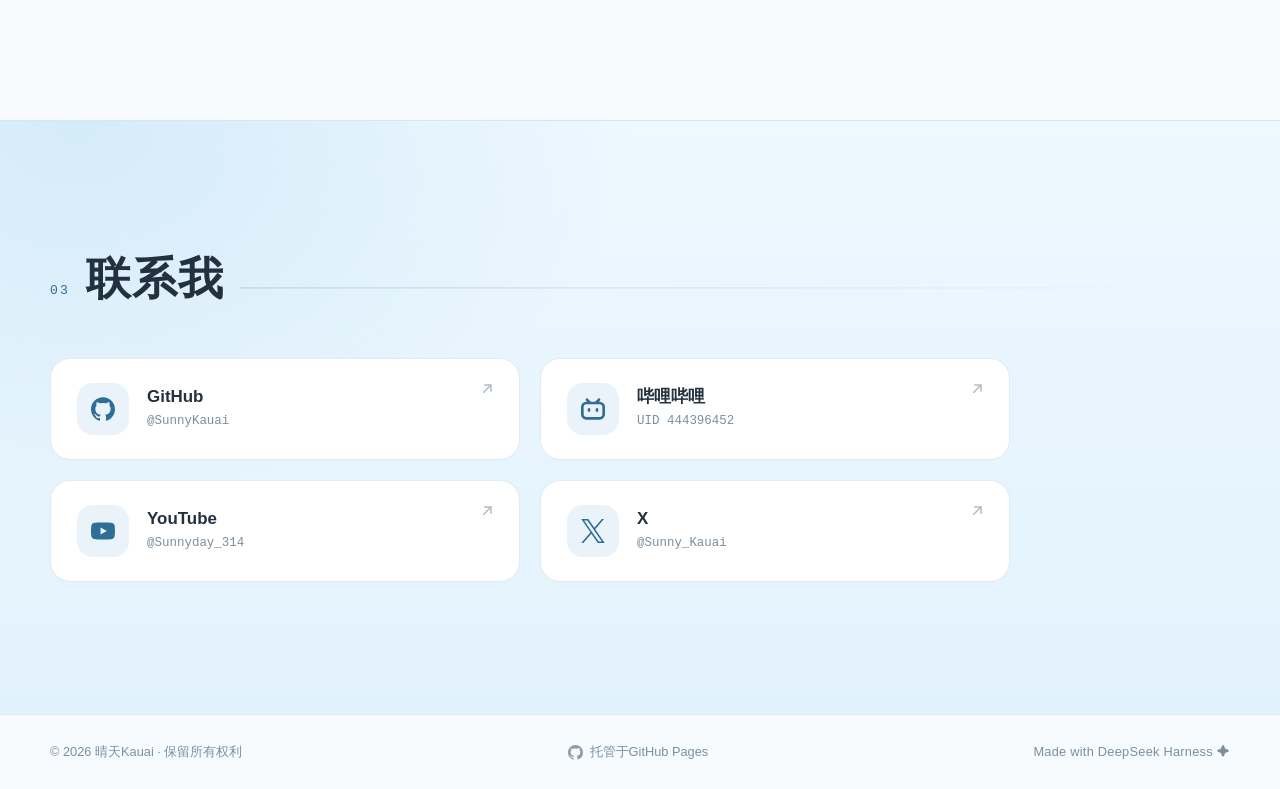
==== commit 85cf31f5: "重构网站 旧文件保留在legacy分支" ====
--- a/index.html
+++ b/index.html
@@ -3,120 +3,195 @@
 <head>
   <meta charset="UTF-8">
   <meta name="viewport" content="width=device-width, initial-scale=1.0">
-  <title>晴天Kauai · 个人主页</title>
-  <meta name="description" content="晴天Kauai 的个人主页 —— 一只正在学代码的业余程序员。">
+  <title>晴天Kauai个人站点</title>
+  <meta name="description" content="这里是晴天的个人站点，包含个人介绍与联系方式。">
   <meta name="author" content="晴天Kauai">
-  <meta name="theme-color" content="#fbfcfe">
+  <meta name="theme-color" content="#f7fbfe">
   <link rel="canonical" href="https://www.linzms.com/">
-  <meta property="og:title" content="晴天Kauai · 个人主页">
-  <meta property="og:description" content="一只正在学代码的业余程序员。">
+
   <meta property="og:type" content="website">
+  <meta property="og:site_name" content="晴天Kauai个人站点">
+  <meta property="og:title" content="晴天Kauai个人站点">
+  <meta property="og:description" content="这里是晴天的个人站点。">
   <meta property="og:url" content="https://www.linzms.com/">
-  <meta property="og:image" content="https://www.linzms.com/assets/img/avatar.png">
+  <meta property="og:image" content="https://www.linzms.com/assets/img/og-cover.jpg">
+  <meta name="twitter:card" content="summary_large_image">
+
   <link rel="icon" type="image/png" href="assets/img/favicon.png">
   <link rel="apple-touch-icon" href="assets/img/apple-touch-icon.png">
   <link rel="stylesheet" href="assets/css/style.css">
-  <noscript><style>.reveal{opacity:1;transform:none}</style></noscript>
+  <script>document.documentElement.classList.add('js');</script>
 </head>
-<body>
-
-  <!-- 顶部导航 -->
+<body class="page-home">
+
+  <a class="skip-link" href="#intro">跳到个人介绍</a>
+
   <header class="nav" id="nav">
-    <a class="nav-logo" href="#top"><span class="logo-dot" aria-hidden="true"></span>晴天Kauai</a>
-    <nav class="nav-links" aria-label="页面导航">
-      <a href="#about">关于</a>
-      <a href="#links">找到我</a>
+    <a class="nav-logo" href="#welcome">
+      <span class="logo-dot" aria-hidden="true"></span>
+      <span class="logo-text">晴天Kauai</span>
+    </a>
+    <nav class="nav-links" aria-label="页面索引">
+      <a class="is-active" href="#welcome">欢迎</a>
+      <a href="#intro">个人介绍</a>
+      <a href="#contact">联系我</a>
     </nav>
   </header>
 
-  <!-- 背景：柔和光斑 -->
-  <div class="bg" aria-hidden="true">
-    <div class="orb orb-a"></div>
-    <div class="orb orb-b"></div>
-    <div class="orb orb-c"></div>
-  </div>
-
   <main>
 
-    <!-- 首屏 -->
-    <section class="hero" id="top">
+    <!-- 01 · 欢迎页面 -->
+    <section class="hero" id="welcome">
       <div class="container hero-inner">
         <div class="avatar reveal">
           <img src="assets/img/avatar.png" alt="晴天Kauai 的头像" width="512" height="512">
           <span class="ring" aria-hidden="true"></span>
         </div>
-        <p class="mono hello reveal">&gt; 你好，我是</p>
-        <h1 class="name reveal">晴天Kauai</h1>
-        <p class="typed reveal"><span id="typed"></span><span class="caret" aria-hidden="true"></span></p>
-        <p class="bio reveal">一只正在学代码的业余程序员，喜欢把想法变成能跑起来的东西。业余无线电呼号 BA4IMH。</p>
-        <div class="hero-actions reveal">
-          <a class="btn btn-primary" href="#about">关于我</a>
-          <a class="btn btn-ghost" href="#links">找到我</a>
-        </div>
-      </div>
-      <a class="scroll-hint" href="#about" aria-label="向下滚动">
-        <span>往下看看</span>
-        <svg viewBox="0 0 24 24" fill="none" stroke="currentColor" stroke-width="2" stroke-linecap="round" stroke-linejoin="round" aria-hidden="true"><polyline points="6 9 12 15 18 9"/></svg>
-      </a>
+        <h1 class="hero-title">晴天<span class="hero-title-accent">Kauai</span><span class="hero-title-rest">个人站点</span></h1>
+        <div class="code-typing" aria-hidden="true">
+          <span class="code-prompt">$</span>
+          <span class="code-text"></span>
+          <span class="caret"></span>
+        </div>
+        <p class="hero-sub">这里是晴天的个人站点<br>暂时没有什么内容<br>你可以往下滑 <span class="nowrap">看看我的兴趣</span><span class="nowrap">或者联系我</span></p>
+      </div>
+
+      <div class="scroll-cue" aria-hidden="true">
+        <svg viewBox="0 0 24 24"><path d="M12 17.5 5.5 7.5h13z" fill="currentColor"></path></svg>
+      </div>
     </section>
 
-    <!-- 关于我 -->
-    <section class="about section" id="about">
-      <div class="container about-grid">
-        <div class="about-text reveal">
-          <p class="mono sec-label">01 · about</p>
-          <h2 class="sec-title">关于我</h2>
-          <p>你好，我是晴天Kauai，一只正在学代码的业余程序员。喜欢折腾各种小项目，享受把一个想法慢慢变成能跑起来的东西的过程。</p>
-        </div>
-        <div class="terminal reveal">
-          <div class="terminal-bar">
-            <span class="dot" aria-hidden="true"></span>
-            <span class="dot" aria-hidden="true"></span>
-            <span class="dot" aria-hidden="true"></span>
-            <span class="term-title">sunny@dev ~</span>
-          </div>
-          <div class="terminal-body">
-            <p><span class="prompt">$</span> whoami</p>
-            <p class="out">晴天Kauai · sunny_kauai</p>
-            <p><span class="prompt">$</span> cat about.txt</p>
-            <p class="out">一只正在学代码的业余程序员</p>
-            <p><span class="prompt">$</span> ls ~/interests</p>
-            <p class="out">code&nbsp;&nbsp;music&nbsp;&nbsp;life</p>
-            <p><span class="prompt">$</span> <span class="cursor" aria-hidden="true"></span></p>
-          </div>
+    <!-- 02 · 个人介绍 -->
+    <section class="section intro" id="intro">
+      <div class="wrap">
+        <header class="sec-head reveal">
+          <span class="sec-index">02</span>
+          <h2>个人介绍</h2>
+        </header>
+
+        <div class="tiles">
+          <article class="tile reveal" style="--d:.04s">
+            <div class="tile-top">
+              <span class="tile-no">01</span>
+              <span class="tile-icon" aria-hidden="true">
+                <svg viewBox="0 0 24 24" fill="currentColor">
+                  <path d="M8.7 5.6 3 11.3l5.7 5.7 1.4-1.4L5.8 11.3l4.3-4.3-1.4-1.4Z"></path>
+                  <path d="M15.3 5.6l-1.4 1.4 4.3 4.3-4.3 4.3 1.4 1.4L21 11.3l-5.7-5.7Z"></path>
+                  <path d="M13.9 3.6 10 20.4l-1.9-.4L12 3.2l1.9.4Z"></path>
+                </svg>
+              </span>
+            </div>
+            <div class="tile-body">
+              <h3>业余程序员</h3>
+              <p>正在学C#和C 其他的也会看一点</p>
+            </div>
+          </article>
+
+          <article class="tile reveal" style="--d:.10s">
+            <div class="tile-top">
+              <span class="tile-no">02</span>
+              <span class="tile-icon" aria-hidden="true">
+                <svg viewBox="0 0 24 24" fill="currentColor">
+                  <circle cx="12" cy="7" r="2.1"></circle>
+                  <path d="M11 10h2v11h-2z"></path>
+                  <path d="M7.1 9.1a6.2 6.2 0 0 1 9.8 0l-1.6 1.2a4.2 4.2 0 0 0-6.6 0L7.1 9.1Z"></path>
+                  <path d="M4.1 6.2a10 10 0 0 1 15.8 0L18.3 7.4a8 8 0 0 0-12.6 0L4.1 6.2Z"></path>
+                </svg>
+              </span>
+            </div>
+            <div class="tile-body">
+              <h3>业余无线电</h3>
+              <p>呼号BA4IMH 目前主用设备是<span class="nowrap">UV-K6</span></p>
+            </div>
+          </article>
+
+          <article class="tile reveal" style="--d:.16s">
+            <div class="tile-top">
+              <span class="tile-no">03</span>
+              <span class="tile-icon" aria-hidden="true">
+                <svg viewBox="0 0 24 24" fill="currentColor">
+                  <path d="M4 3h16a2 2 0 0 1 2 2v10a2 2 0 0 1-2 2h-8.4L6 21.2V17H4a2 2 0 0 1-2-2V5a2 2 0 0 1 2-2Z"></path>
+                </svg>
+              </span>
+            </div>
+            <div class="tile-body">
+              <h3>语言</h3>
+              <p>正在学英语和日语 当前并没有什么成效（</p>
+            </div>
+          </article>
+
+          <a class="tile tile-link reveal" style="--d:.22s" href="projects.html">
+            <div class="tile-top">
+              <span class="tile-no">04</span>
+              <span class="tile-icon" aria-hidden="true">
+                <svg viewBox="0 0 24 24" fill="currentColor">
+                  <path d="M3 6a2 2 0 0 1 2-2h4.2l2 2H19a2 2 0 0 1 2 2v10a2 2 0 0 1-2 2H5a2 2 0 0 1-2-2V6Z"></path>
+                </svg>
+              </span>
+            </div>
+            <div class="tile-body">
+              <h3>我的项目</h3>
+              <p>这里是我的GitHub项目 你可以<span class="nowrap">点击来查看</span></p>
+              <span class="tile-arrow" aria-hidden="true">
+                <svg viewBox="0 0 24 24" fill="currentColor"><path d="M7 7h10v10h-2V10.4L6.4 19 5 17.6 13.6 9H7V7Z"></path></svg>
+              </span>
+            </div>
+          </a>
         </div>
       </div>
     </section>
 
-    <!-- 找到我 -->
-    <section class="links section" id="links">
-      <div class="container">
-        <p class="mono sec-label reveal">02 · find me</p>
-        <h2 class="sec-title reveal">找到我</h2>
-        <div class="card-grid">
-          <a class="card reveal" style="--d:.03s" href="https://github.com/SunnyKauai" target="_blank" rel="noopener noreferrer">
-            <span class="card-icon"><svg viewBox="0 0 24 24" aria-hidden="true"><path d="M12 .297c-6.63 0-12 5.373-12 12 0 5.303 3.438 9.8 8.205 11.385.6.113.82-.258.82-.577 0-.285-.01-1.04-.015-2.04-3.338.724-4.042-1.61-4.042-1.61C4.422 18.07 3.633 17.7 3.633 17.7c-1.087-.744.084-.729.084-.729 1.205.084 1.838 1.236 1.838 1.236 1.07 1.835 2.809 1.305 3.495.998.108-.776.417-1.305.76-1.605-2.665-.3-5.466-1.332-5.466-5.93 0-1.31.465-2.38 1.235-3.22-.135-.303-.54-1.523.105-3.176 0 0 1.005-.322 3.3 1.23.96-.267 1.98-.399 3-.405 1.02.006 2.04.138 3 .405 2.28-1.552 3.285-1.23 3.285-1.23.645 1.653.24 2.873.12 3.176.765.84 1.23 1.91 1.23 3.22 0 4.61-2.805 5.625-5.475 5.92.42.36.81 1.096.81 2.22 0 1.606-.015 2.896-.015 3.286 0 .315.21.69.825.57C20.565 22.092 24 17.592 24 12.297c0-6.627-5.373-12-12-12"/></svg></span>
-            <span class="card-name">GitHub</span>
-            <span class="card-handle">@SunnyKauai</span>
-            <span class="card-arrow" aria-hidden="true">→</span>
-          </a>
-          <a class="card reveal" style="--d:.08s" href="https://space.bilibili.com/444396452" target="_blank" rel="noopener noreferrer">
-            <span class="card-icon"><svg viewBox="0 0 24 24" aria-hidden="true"><path d="M17.813 4.653h.854c1.51.054 2.769.578 3.773 1.574 1.004.995 1.524 2.249 1.56 3.76v7.36c-.036 1.51-.556 2.769-1.56 3.773s-2.262 1.524-3.773 1.56H5.333c-1.51-.036-2.769-.556-3.773-1.56S.036 18.858 0 17.347v-7.36c.036-1.511.556-2.765 1.56-3.76 1.004-.996 2.262-1.52 3.773-1.574h.774l-1.174-1.12a1.234 1.234 0 0 1-.373-.906c0-.356.124-.658.373-.907l.027-.027c.267-.249.573-.373.92-.373.347 0 .653.124.92.373L9.653 4.44c.071.071.134.142.187.213h4.267a.836.836 0 0 1 .16-.213l2.853-2.747c.267-.249.573-.373.92-.373.347 0 .662.151.929.4.267.249.391.551.391.907 0 .355-.124.657-.373.906zM5.333 7.24c-.746.018-1.373.276-1.88.773-.506.498-.769 1.13-.786 1.894v7.52c.017.764.28 1.395.786 1.893.507.498 1.134.756 1.88.773h13.334c.746-.017 1.373-.275 1.88-.773.506-.498.769-1.129.786-1.893v-7.52c-.017-.765-.28-1.396-.786-1.894-.507-.497-1.134-.755-1.88-.773zM8 11.107c.373 0 .684.124.933.373.25.249.383.569.4.96v1.173c-.017.391-.15.711-.4.96-.249.25-.56.374-.933.374s-.684-.125-.933-.374c-.25-.249-.383-.569-.4-.96V12.44c0-.373.129-.689.386-.947.258-.257.574-.386.947-.386zm8 0c.373 0 .684.124.933.373.25.249.383.569.4.96v1.173c-.017.391-.15.711-.4.96-.249.25-.56.374-.933.374s-.684-.125-.933-.374c-.25-.249-.383-.569-.4-.96V12.44c.017-.391.15-.711.4-.96.249-.249.56-.373.933-.373Z"/></svg></span>
-            <span class="card-name">哔哩哔哩</span>
-            <span class="card-handle">UID 444396452</span>
-            <span class="card-arrow" aria-hidden="true">→</span>
-          </a>
-          <a class="card reveal" style="--d:.13s" href="https://www.youtube.com/@Sunnyday_314" target="_blank" rel="noopener noreferrer">
-            <span class="card-icon"><svg viewBox="0 0 24 24" aria-hidden="true"><path d="M23.498 6.186a3.016 3.016 0 0 0-2.122-2.136C19.505 3.545 12 3.545 12 3.545s-7.505 0-9.377.505A3.017 3.017 0 0 0 .502 6.186C0 8.07 0 12 0 12s0 3.93.502 5.814a3.016 3.016 0 0 0 2.122 2.136c1.871.505 9.376.505 9.376.505s7.505 0 9.377-.505a3.015 3.015 0 0 0 2.122-2.136C24 15.93 24 12 24 12s0-3.93-.502-5.814zM9.545 15.568V8.432L15.818 12l-6.273 3.568z"/></svg></span>
-            <span class="card-name">YouTube</span>
-            <span class="card-handle">@Sunnyday_314</span>
-            <span class="card-arrow" aria-hidden="true">→</span>
-          </a>
-          <a class="card reveal" style="--d:.18s" href="https://x.com/Sunny_Kauai" target="_blank" rel="noopener noreferrer">
-            <span class="card-icon"><svg viewBox="0 0 24 24" aria-hidden="true"><path d="M14.234 10.162 22.977 0h-2.072l-7.591 8.824L7.251 0H.258l9.168 13.343L.258 24H2.33l8.016-9.318L16.749 24h6.993zm-2.837 3.299-.929-1.329L3.076 1.56h3.182l5.965 8.532.929 1.329 7.754 11.09h-3.182z"/></svg></span>
-            <span class="card-name">X / Twitter</span>
-            <span class="card-handle">@Sunny_Kauai</span>
-            <span class="card-arrow" aria-hidden="true">→</span>
+    <!-- 03 · 联系我 -->
+    <section class="section contact" id="contact">
+      <div class="wrap">
+        <header class="sec-head reveal">
+          <span class="sec-index">03</span>
+          <h2>联系我</h2>
+        </header>
+
+        <div class="contact-grid">
+          <a class="contact-card reveal" style="--d:.04s" href="https://github.com/SunnyKauai" target="_blank" rel="noopener noreferrer me">
+            <span class="cc-icon" aria-hidden="true">
+              <svg viewBox="0 0 24 24" fill="currentColor"><path d="M12 .297c-6.63 0-12 5.373-12 12 0 5.303 3.438 9.8 8.205 11.385.6.113.82-.258.82-.577 0-.285-.01-1.04-.015-2.04-3.338.724-4.042-1.61-4.042-1.61C4.422 18.07 3.633 17.7 3.633 17.7c-1.087-.744.084-.729.084-.729 1.205.084 1.838 1.236 1.838 1.236 1.07 1.835 2.809 1.305 3.495.998.108-.776.417-1.305.76-1.605-2.665-.3-5.466-1.332-5.466-5.93 0-1.31.465-2.38 1.235-3.22-.135-.303-.54-1.523.105-3.176 0 0 1.005-.322 3.3 1.23.96-.267 1.98-.399 3-.405 1.02.006 2.04.138 3 .405 2.28-1.552 3.285-1.23 3.285-1.23.645 1.653.24 2.873.12 3.176.765.84 1.23 1.91 1.23 3.22 0 4.61-2.805 5.625-5.475 5.92.42.36.81 1.096.81 2.22 0 1.606-.015 2.896-.015 3.286 0 .315.21.69.825.57C20.565 22.092 24 17.592 24 12.297c0-6.627-5.373-12-12-12"></path></svg>
+            </span>
+            <span class="cc-name">GitHub</span>
+            <span class="cc-handle">@SunnyKauai</span>
+            <span class="cc-arrow" aria-hidden="true">
+              <svg viewBox="0 0 24 24" fill="currentColor"><path d="M7 7h10v10h-2V10.4L6.4 19 5 17.6 13.6 9H7V7Z"></path></svg>
+            </span>
+          </a>
+
+          <a class="contact-card reveal" style="--d:.10s" href="https://space.bilibili.com/444396452" target="_blank" rel="noopener noreferrer me">
+            <span class="cc-icon" aria-hidden="true">
+              <svg viewBox="0 0 24 24" fill="currentColor"><path d="M17.813 4.653h.854c1.51.054 2.769.578 3.773 1.574 1.004.995 1.524 2.249 1.56 3.76v7.36c-.036 1.51-.556 2.769-1.56 3.773s-2.262 1.524-3.773 1.56H5.333c-1.51-.036-2.769-.556-3.773-1.56S.036 18.858 0 17.347v-7.36c.036-1.511.556-2.765 1.56-3.76 1.004-.996 2.262-1.52 3.773-1.574h.774l-1.174-1.12a1.234 1.234 0 0 1-.373-.906c0-.356.124-.658.373-.907l.027-.027c.267-.249.573-.373.92-.373.347 0 .653.124.92.373L9.653 4.44c.071.071.134.142.187.213h4.267a.836.836 0 0 1 .16-.213l2.853-2.747c.267-.249.573-.373.92-.373.347 0 .662.151.929.4.267.249.391.551.391.907 0 .355-.124.657-.373.906zM5.333 7.24c-.746.018-1.373.276-1.88.773-.506.498-.769 1.13-.786 1.894v7.52c.017.764.28 1.395.786 1.893.507.498 1.134.756 1.88.773h13.334c.746-.017 1.373-.275 1.88-.773.506-.498.769-1.129.786-1.893v-7.52c-.017-.765-.28-1.396-.786-1.894-.507-.497-1.134-.755-1.88-.773zM8 11.107c.373 0 .684.124.933.373.25.249.383.569.4.96v1.173c-.017.391-.15.711-.4.96-.249.25-.56.374-.933.374s-.684-.125-.933-.374c-.25-.249-.383-.569-.4-.96V12.44c0-.373.129-.689.386-.947.258-.257.574-.386.947-.386zm8 0c.373 0 .684.124.933.373.25.249.383.569.4.96v1.173c-.017.391-.15.711-.4.96-.249.25-.56.374-.933.374s-.684-.125-.933-.374c-.25-.249-.383-.569-.4-.96V12.44c.017-.391.15-.711.4-.96.249-.249.56-.373.933-.373Z"></path></svg>
+            </span>
+            <span class="cc-name">哔哩哔哩</span>
+            <span class="cc-handle">UID 444396452</span>
+            <span class="cc-arrow" aria-hidden="true">
+              <svg viewBox="0 0 24 24" fill="currentColor"><path d="M7 7h10v10h-2V10.4L6.4 19 5 17.6 13.6 9H7V7Z"></path></svg>
+            </span>
+          </a>
+
+          <a class="contact-card reveal" style="--d:.16s" href="https://www.youtube.com/@Sunnyday_314" target="_blank" rel="noopener noreferrer me">
+            <span class="cc-icon" aria-hidden="true">
+              <svg viewBox="0 0 24 24" fill="currentColor"><path d="M23.498 6.186a3.016 3.016 0 0 0-2.122-2.136C19.505 3.545 12 3.545 12 3.545s-7.505 0-9.377.505A3.017 3.017 0 0 0 .502 6.186C0 8.07 0 12 0 12s0 3.93.502 5.814a3.016 3.016 0 0 0 2.122 2.136c1.871.505 9.376.505 9.376.505s7.505 0 9.377-.505a3.015 3.015 0 0 0 2.122-2.136C24 15.93 24 12 24 12s0-3.93-.502-5.814zM9.545 15.568V8.432L15.818 12l-6.273 3.568z"></path></svg>
+            </span>
+            <span class="cc-name">YouTube</span>
+            <span class="cc-handle">@Sunnyday_314</span>
+            <span class="cc-arrow" aria-hidden="true">
+              <svg viewBox="0 0 24 24" fill="currentColor"><path d="M7 7h10v10h-2V10.4L6.4 19 5 17.6 13.6 9H7V7Z"></path></svg>
+            </span>
+          </a>
+
+          <a class="contact-card reveal" style="--d:.22s" href="https://x.com/Sunny_Kauai" target="_blank" rel="noopener noreferrer me">
+            <span class="cc-icon" aria-hidden="true">
+              <svg viewBox="0 0 24 24" fill="currentColor"><path d="M14.234 10.162 22.977 0h-2.072l-7.591 8.824L7.251 0H.258l9.168 13.343L.258 24H2.33l8.016-9.318L16.749 24h6.993zm-2.837 3.299-.929-1.329L3.076 1.56h3.182l5.965 8.532.929 1.329 7.754 11.09h-3.182z"></path></svg>
+            </span>
+            <span class="cc-name">X</span>
+            <span class="cc-handle">@Sunny_Kauai</span>
+            <span class="cc-arrow" aria-hidden="true">
+              <svg viewBox="0 0 24 24" fill="currentColor"><path d="M7 7h10v10h-2V10.4L6.4 19 5 17.6 13.6 9H7V7Z"></path></svg>
+            </span>
           </a>
         </div>
       </div>
@@ -125,10 +200,16 @@
   </main>
 
   <footer class="foot">
-    <span>© <span id="year"></span> 晴天Kauai</span>
-    <span class="made">Made with <b>DeepSeek Harness</b> ✦</span>
+    <div class="foot-inner">
+      <span class="foot-copy">© <span data-year>2026</span> 晴天Kauai · 保留所有权利</span>
+      <span class="foot-host">
+        <svg viewBox="0 0 16 16" aria-hidden="true"><path d="M8 0C3.58 0 0 3.58 0 8c0 3.54 2.29 6.53 5.47 7.59.4.07.55-.17.55-.38 0-.19-.01-.82-.01-1.49-2.01.37-2.53-.49-2.69-.94-.09-.23-.48-.94-.82-1.13-.28-.15-.68-.52-.01-.53.63-.01 1.08.58 1.23.82.72 1.21 1.87.87 2.33.66.07-.52.28-.87.51-1.07-1.78-.2-3.65-.89-3.65-3.95 0-.87.31-1.59.82-2.15-.08-.2-.36-1.02.08-2.12 0 0 .67-.21 2.2.82a7.4 7.4 0 0 1 4 0c1.53-1.04 2.2-.82 2.2-.82.44 1.1.16 1.92.08 2.12.51.56.82 1.27.82 2.15 0 3.07-1.87 3.75-3.65 3.95.29.25.54.73.54 1.48 0 1.07-.01 1.93-.01 2.2 0 .21.15.46.55.38A8.01 8.01 0 0 0 16 8c0-4.42-3.58-8-8-8Z" fill="currentColor"></path></svg>
+        托管于GitHub Pages
+      </span>
+      <span class="foot-made">Made with DeepSeek Harness ✦</span>
+    </div>
   </footer>
 
-  <script src="assets/js/main.js"></script>
+  <script src="assets/js/main.js" defer></script>
 </body>
 </html>
--- a/assets/css/style.css
+++ b/assets/css/style.css
@@ -1,10 +1,36 @@
 /* ============================================================
-   晴天Kauai · 个人主页
-   设计：浅色 · 简约 · 优雅动效 · 可滚动多区块
-   制作：DeepSeek Harness
+   晴天Kauai个人站点
+   - 浅色冰蓝视觉，欢迎页使用纯 CSS 渐变
+   - 固定顶部栏 + 文字索引
+   - 单页三段：欢迎 / 个人介绍 / 联系我
+   - 独立项目页：projects.html
    ============================================================ */
 
-/* ---------- 基础 ---------- */
+/* ---------- 1. 设计变量 ---------- */
+:root {
+  --paper: #f7fbfe;
+  --surface: #ffffff;
+  --surface-strong: #ffffff;
+  --ink: #22313d;
+  --ink-2: #536878;
+  --ink-3: #7b8f9f;
+  --blue: #5aa2d0;
+  --blue-deep: #2f6f96;
+  --blue-2: #8cc6e8;
+  --blue-soft: rgba(90, 162, 208, .13);
+  --line: rgba(47, 111, 150, .14);
+  --line-strong: rgba(47, 111, 150, .26);
+
+  --font-sans: -apple-system, BlinkMacSystemFont, "Segoe UI", "PingFang SC",
+    "Hiragino Sans GB", "Microsoft YaHei", "Noto Sans SC", sans-serif;
+  --font-mono: ui-monospace, "SF Mono", "Cascadia Mono", "JetBrains Mono",
+    Consolas, Menlo, monospace;
+
+  --ease: cubic-bezier(.4, 0, .2, 1);
+  --page-x: clamp(20px, 5vw, 48px);
+}
+
+/* ---------- 2. 基础 ---------- */
 *,
 *::before,
 *::after {
@@ -13,190 +39,166 @@
   padding: 0;
 }
 
-:root {
-  --bg: #fbfcfe;
-  --bg-soft: #f4f6fb;
-  --text: #20242e;
-  --text-dim: #5b6472;
-  --text-faint: #9aa3b2;
-  --accent: #4f6ef7;
-  --accent-2: #8b5cf6;
-  --accent-soft: rgba(79, 110, 247, .10);
-  --grad: linear-gradient(120deg, var(--accent), var(--accent-2));
-  --line: rgba(32, 36, 46, .09);
-  --card: #ffffff;
-  --shadow-sm: 0 4px 14px rgba(32, 36, 46, .06);
-  --shadow-md: 0 16px 38px rgba(32, 36, 46, .10);
-  --radius: 16px;
-  --mono: ui-monospace, "SF Mono", "Cascadia Mono", "JetBrains Mono",
-          Consolas, Menlo, monospace;
-}
-
 html {
   scroll-behavior: smooth;
+  background: var(--paper);
+  -webkit-text-size-adjust: 100%;
 }
 
 body {
-  font-family: -apple-system, BlinkMacSystemFont, "Segoe UI",
-    "PingFang SC", "Hiragino Sans GB", "Microsoft YaHei",
-    "Noto Sans SC", sans-serif;
-  color: var(--text);
-  background: var(--bg);
-  line-height: 1.7;
+  min-height: 100%;
+  font-family: var(--font-sans);
+  font-size: 16px;
+  line-height: 1.75;
+  color: var(--ink);
+  background: var(--paper);
   -webkit-font-smoothing: antialiased;
+  -moz-osx-font-smoothing: grayscale;
   overflow-x: hidden;
+  text-rendering: optimizeLegibility;
+  animation: page-in .5s ease-out both;
 }
 
 ::selection {
-  background: rgba(79, 110, 247, .18);
-  color: var(--text);
+  color: var(--ink);
+  background: rgba(140, 198, 232, .32);
+}
+
+img,
+picture,
+svg {
+  display: block;
+  max-width: 100%;
 }
 
 a {
   color: inherit;
 }
 
-img {
-  display: block;
-  max-width: 100%;
-}
-
-a:focus-visible {
-  outline: 2px solid var(--accent);
+button,
+input,
+textarea,
+select {
+  font: inherit;
+}
+
+:focus-visible {
+  outline: 2px solid var(--blue);
   outline-offset: 3px;
-  border-radius: 8px;
-}
-
-.container {
-  width: 100%;
-  max-width: 960px;
-  margin: 0 auto;
-  padding: 0 24px;
+  border-radius: 6px;
+}
+
+.skip-link {
+  position: fixed;
+  top: 12px;
+  left: 12px;
+  z-index: 200;
+  padding: 10px 16px;
+  border-radius: 10px;
+  background: var(--ink);
+  color: var(--paper);
+  font-size: .85rem;
+  text-decoration: none;
+  transform: translateY(-160%);
+  transition: transform .5s var(--ease);
+}
+
+.skip-link:focus-visible {
+  transform: translateY(0);
+  outline-color: var(--blue-2);
+}
+
+.wrap {
+  width: min(1180px, calc(100% - var(--page-x) * 2));
+  margin-inline: auto;
 }
 
 .section {
-  padding: 110px 0;
-  scroll-margin-top: 72px;
-}
-
-.mono {
-  font-family: var(--mono);
-}
-
-.sec-label {
-  color: var(--accent);
-  font-size: .82rem;
-  letter-spacing: .18em;
-  margin-bottom: 10px;
-}
-
-.sec-title {
-  font-size: clamp(1.6rem, 4vw, 2.2rem);
-  font-weight: 800;
-  letter-spacing: .02em;
-  margin-bottom: 20px;
-}
-
-/* ---------- 背景：柔和光斑 ---------- */
-.bg {
+  position: relative;
+  padding: clamp(76px, 11vw, 132px) 0;
+  scroll-margin-top: 78px;
+}
+
+/* ---------- 3. 页面淡入淡出 ---------- */
+@keyframes page-in {
+  from { opacity: 0; }
+  to   { opacity: 1; }
+}
+
+.page-curtain {
   position: fixed;
   inset: 0;
-  z-index: -1;
-  overflow: hidden;
+  z-index: 9999;
+  background: var(--paper);
+  opacity: 0;
   pointer-events: none;
-}
-
-.orb {
-  position: absolute;
-  border-radius: 50%;
-  filter: blur(90px);
-  will-change: transform;
-}
-
-.orb-a {
-  width: 480px;
-  height: 480px;
-  left: -140px;
-  top: -140px;
-  background: radial-gradient(circle at 35% 35%, rgba(79, 110, 247, .16), transparent 70%);
-  animation: drift-a 26s ease-in-out infinite alternate;
-}
-
-.orb-b {
-  width: 520px;
-  height: 520px;
-  right: -180px;
-  bottom: -180px;
-  background: radial-gradient(circle at 60% 40%, rgba(139, 92, 246, .13), transparent 70%);
-  animation: drift-b 32s ease-in-out infinite alternate;
-}
-
-.orb-c {
-  width: 420px;
-  height: 420px;
-  left: 55%;
-  top: 42%;
-  background: radial-gradient(circle at 50% 50%, rgba(56, 189, 248, .11), transparent 70%);
-  animation: drift-c 24s ease-in-out infinite alternate;
-}
-
-@keyframes drift-a { to { transform: translate(80px, 60px) scale(1.1); } }
-@keyframes drift-b { to { transform: translate(-90px, -50px) scale(1.08); } }
-@keyframes drift-c { to { transform: translate(-60px, 70px) scale(1.12); } }
-
-/* ---------- 顶部导航 ---------- */
+  transition: opacity .5s ease-out;
+}
+
+.page-curtain.is-active {
+  opacity: 1;
+}
+
+/* ---------- 4. 顶部栏与文字索引 ---------- */
 .nav {
   position: fixed;
   top: 0;
   left: 0;
   right: 0;
-  z-index: 50;
+  z-index: 100;
   display: flex;
   align-items: center;
   justify-content: space-between;
-  height: 62px;
-  padding: 0 28px;
-  background: rgba(251, 252, 254, .78);
-  -webkit-backdrop-filter: blur(14px);
-  backdrop-filter: blur(14px);
+  height: 64px;
+  padding: 0 clamp(18px, 4vw, 32px);
   border-bottom: 1px solid transparent;
-  transition: border-color .3s, box-shadow .3s;
+  background: rgba(247, 251, 254, .78);
+  -webkit-backdrop-filter: blur(16px) saturate(130%);
+  backdrop-filter: blur(16px) saturate(130%);
+  transition:
+    background .5s var(--ease),
+    border-color .5s var(--ease),
+    box-shadow .5s var(--ease);
 }
 
 .nav.scrolled {
   border-bottom-color: var(--line);
-  box-shadow: 0 6px 24px rgba(32, 36, 46, .05);
+  background: rgba(247, 251, 254, .92);
+  box-shadow: 0 12px 30px -24px rgba(40, 90, 125, .5);
 }
 
 .nav-logo {
-  display: flex;
+  display: inline-flex;
   align-items: center;
   gap: 9px;
+  color: var(--ink);
+  font-size: 1rem;
   font-weight: 700;
   letter-spacing: .03em;
   text-decoration: none;
 }
 
 .logo-dot {
-  width: 11px;
-  height: 11px;
+  width: 10px;
+  height: 10px;
   border-radius: 50%;
-  background: var(--grad);
-  box-shadow: 0 0 10px rgba(79, 110, 247, .5);
+  background: linear-gradient(135deg, var(--blue-deep), var(--blue-2));
+  box-shadow: 0 0 12px rgba(90, 162, 208, .55);
 }
 
 .nav-links {
   display: flex;
-  gap: 26px;
+  align-items: center;
+  gap: clamp(14px, 2.4vw, 28px);
 }
 
 .nav-links a {
   position: relative;
-  padding: 4px 2px;
-  font-size: .92rem;
-  color: var(--text-dim);
+  padding: 6px 1px;
+  color: var(--ink-2);
+  font-size: .9rem;
   text-decoration: none;
-  transition: color .3s;
+  transition: color .5s var(--ease);
 }
 
 .nav-links a::after {
@@ -207,36 +209,52 @@
   width: 100%;
   height: 2px;
   border-radius: 2px;
-  background: var(--grad);
+  background: var(--blue-deep);
   transform: scaleX(0);
   transform-origin: left;
-  transition: transform .35s cubic-bezier(.22, 1, .36, 1);
-}
-
-.nav-links a:hover { color: var(--text); }
-.nav-links a:hover::after { transform: scaleX(1); }
-
-/* ---------- 首屏 ---------- */
+  transition: transform .5s var(--ease);
+}
+
+.nav-links a:hover,
+.nav-links a.is-active {
+  color: var(--blue-deep);
+}
+
+.nav-links a:hover::after,
+.nav-links a.is-active::after {
+  transform: scaleX(1);
+}
+
+/* ---------- 5. 欢迎页面 ---------- */
 .hero {
   position: relative;
+  display: flex;
+  align-items: center;
   min-height: 100vh;
   min-height: 100svh;
-  display: flex;
-  align-items: center;
-  padding: 110px 0 90px;
+  padding: clamp(112px, 15vh, 160px) 0 clamp(100px, 14vh, 140px);
+  overflow: hidden;
+  background:
+    radial-gradient(46rem 36rem at 82% 8%, rgba(140, 198, 232, .38), transparent 62%),
+    radial-gradient(38rem 30rem at 5% 92%, rgba(90, 162, 208, .20), transparent 60%),
+    var(--paper);
+}
+
+.container {
+  width: min(960px, calc(100% - var(--page-x) * 2));
+  margin-inline: auto;
 }
 
 .hero-inner {
-  display: flex;
-  flex-direction: column;
-  align-items: flex-start;
+  position: relative;
+  z-index: 1;
 }
 
 .avatar {
   position: relative;
   width: 118px;
   height: 118px;
-  margin-bottom: 34px;
+  margin-bottom: 32px;
 }
 
 .avatar img {
@@ -245,363 +263,971 @@
   object-fit: cover;
   border-radius: 50%;
   box-shadow:
-    0 0 0 5px #fff,
+    0 0 0 5px rgba(255, 255, 255, .9),
     0 0 0 6px var(--line),
-    0 18px 40px rgba(32, 36, 46, .14);
-  animation: floaty 7s ease-in-out infinite;
+    0 20px 40px -20px rgba(40, 90, 125, .45);
+  animation: avatar-float 9s ease-in-out infinite;
 }
 
 .avatar .ring {
   position: absolute;
   inset: -14px;
   border-radius: 50%;
-  border: 1.5px dashed rgba(79, 110, 247, .35);
-  animation: spin 24s linear infinite;
+  border: 1.5px dashed rgba(47, 111, 150, .32);
   pointer-events: none;
-}
-
-@keyframes floaty {
+  animation: avatar-spin 48s linear infinite;
+}
+
+@keyframes avatar-float {
   0%, 100% { transform: translateY(0); }
   50%      { transform: translateY(-8px); }
 }
 
-@keyframes spin {
+@keyframes avatar-spin {
   to { transform: rotate(360deg); }
 }
 
-.hello {
-  color: var(--accent);
-  font-size: .95rem;
-  letter-spacing: .06em;
-  margin-bottom: 10px;
-}
-
-.name {
-  font-size: clamp(2.5rem, 7vw, 3.6rem);
-  font-weight: 800;
-  letter-spacing: .02em;
-  line-height: 1.15;
-  background: var(--grad);
+.hero-title {
+  font-size: clamp(2.2rem, 5.4vw, 3.75rem);
+  font-weight: 900;
+  line-height: 1.16;
+  letter-spacing: .005em;
+  color: var(--ink);
+}
+
+.hero-title-accent {
+  color: transparent;
+  background: linear-gradient(100deg, #2f6f96 0%, #8cc6e8 52%, #4f93c4 100%);
   -webkit-background-clip: text;
   background-clip: text;
-  color: transparent;
-}
-
-.typed {
-  margin-top: 14px;
-  min-height: 1.9em;
-  font-family: var(--mono);
-  font-size: clamp(1rem, 2.6vw, 1.15rem);
-  color: var(--text-dim);
+}
+
+.hero-title-rest {
+  display: inline;
+}
+
+.code-typing {
+  display: flex;
+  align-items: center;
+  gap: 10px;
+  width: min(620px, 100%);
+  min-height: 2.8em;
+  margin-top: 24px;
+  padding: 9px 16px;
+  border: 1px solid var(--line);
+  border-left: 3px solid var(--blue-deep);
+  border-radius: 10px;
+  background: rgba(255, 255, 255, .58);
+  font-family: var(--font-mono);
+  font-size: clamp(.9rem, 1.25vw, 1rem);
+  line-height: 1.6;
+  color: var(--ink-2);
+}
+
+.code-prompt {
+  flex: none;
+  color: var(--blue-deep);
+  font-weight: 700;
+}
+
+.code-text {
+  overflow-wrap: anywhere;
+  white-space: pre-wrap;
 }
 
 .caret {
-  display: inline-block;
-  width: 9px;
-  height: 1.15em;
-  margin-left: 4px;
-  vertical-align: -.18em;
-  background: var(--accent);
-  animation: blink 1s steps(1) infinite;
-}
-
-@keyframes blink {
+  flex: none;
+  width: 7px;
+  height: 1.05em;
+  border-radius: 1px;
+  background: var(--blue-deep);
+  animation: caret-blink .5s steps(1) infinite;
+}
+
+@keyframes caret-blink {
   50% { opacity: 0; }
 }
 
-.bio {
+.hero-sub {
+  max-width: 620px;
+  margin-top: 20px;
+  padding-left: 18px;
+  border-left: 3px solid rgba(90, 162, 208, .35);
+  font-size: clamp(.96rem, 1.3vw, 1.05rem);
+  line-height: 2;
+  color: var(--ink-2);
+  text-wrap: pretty;
+}
+
+html:not(.js) .code-typing {
+  display: none;
+}
+
+.scroll-cue {
+  position: absolute;
+  left: 50%;
+  bottom: clamp(22px, 4.5vh, 38px);
+  z-index: 1;
+  width: 16px;
+  height: 16px;
+  color: var(--blue-deep);
+  opacity: .28;
+  transform: translateX(-50%);
+  pointer-events: none;
+  animation: cue-float 5s ease-in-out infinite;
+}
+
+.scroll-cue svg {
+  width: 100%;
+  height: 100%;
+}
+
+@keyframes cue-float {
+  0%, 100% { transform: translate(-50%, 0); opacity: .22; }
+  50%      { transform: translate(-50%, 8px); opacity: .40; }
+}
+
+/* ---------- 6. 区块标题 ---------- */
+.sec-head {
+  display: flex;
+  align-items: baseline;
+  gap: 16px;
+  margin-bottom: clamp(30px, 4.5vw, 54px);
+}
+
+.sec-head::after {
+  content: "";
+  flex: 1;
+  height: 1px;
+  transform: translateY(-.35em);
+  background: linear-gradient(90deg, var(--line-strong), transparent);
+}
+
+.sec-index {
+  font-family: var(--font-mono);
+  font-size: .82rem;
+  letter-spacing: .16em;
+  color: var(--blue-deep);
+}
+
+.sec-head h2 {
+  font-size: clamp(1.8rem, 4vw, 2.8rem);
+  font-weight: 800;
+  line-height: 1.15;
+  letter-spacing: .02em;
+  color: var(--ink);
+}
+
+/* ---------- 7. 个人介绍 ---------- */
+.intro {
+  background:
+    radial-gradient(52rem 34rem at 92% 0%, rgba(140, 198, 232, .20), transparent 62%),
+    var(--paper);
+}
+
+.tiles {
+  display: grid;
+  grid-template-columns: repeat(4, minmax(0, 1fr));
+  gap: clamp(12px, 1.6vw, 20px);
+}
+
+.tile {
+  --tint: var(--blue-deep);
+  --tint-soft: var(--blue-soft);
+  position: relative;
+  isolation: isolate;
+  display: flex;
+  flex-direction: column;
+  min-height: clamp(340px, 36vw, 450px);
+  padding: clamp(22px, 2.2vw, 28px);
+  border: 1px solid var(--line);
+  border-radius: 24px;
+  background:
+    linear-gradient(180deg, var(--tint-soft) 0%, rgba(255, 255, 255, 0) 42%),
+    var(--surface);
+  color: inherit;
+  text-decoration: none;
+  overflow: hidden;
+  transition:
+    transform .5s var(--ease),
+    box-shadow .5s var(--ease),
+    border-color .5s var(--ease),
+    background .5s var(--ease),
+    opacity .5s ease-out;
+}
+
+.tile::after {
+  content: "";
+  position: absolute;
+  left: -30%;
+  right: -30%;
+  bottom: -50%;
+  z-index: -1;
+  height: 75%;
+  background: radial-gradient(ellipse at 50% 100%, var(--tint-soft), transparent 70%);
+  opacity: 0;
+  pointer-events: none;
+  transition: opacity .5s var(--ease);
+}
+
+.tile-top {
+  display: flex;
+  align-items: flex-start;
+  justify-content: space-between;
+  gap: 12px;
+}
+
+.tile-no {
+  font-family: var(--font-mono);
+  font-size: .74rem;
+  letter-spacing: .18em;
+  color: var(--ink-3);
+}
+
+.tile-icon {
+  display: grid;
+  place-items: center;
+  width: 44px;
+  height: 44px;
+  border-radius: 14px;
+  color: var(--tint);
+  background: var(--tint-soft);
+  transition:
+    transform .5s var(--ease),
+    background .5s var(--ease),
+    box-shadow .5s var(--ease);
+}
+
+.tile-icon svg {
+  width: 22px;
+  height: 22px;
+  fill: currentColor;
+}
+
+.tile-body {
+  padding-top: clamp(30px, 3.4vw, 46px);
+}
+
+.tile h3 {
+  font-size: clamp(1.16rem, 1.45vw, 1.38rem);
+  font-weight: 700;
+  line-height: 1.4;
+  letter-spacing: .01em;
+  color: var(--ink);
+  transition: color .5s var(--ease);
+}
+
+.tile p {
+  margin-top: 10px;
+  font-size: .94rem;
+  line-height: 1.95;
+  color: var(--ink-2);
+  overflow-wrap: break-word;
+  text-wrap: pretty;
+  transition: color .5s var(--ease);
+}
+
+.nowrap {
+  white-space: nowrap;
+}
+
+.tile-arrow {
+  display: inline-flex;
   margin-top: 16px;
-  max-width: 52ch;
-  color: var(--text-dim);
-  font-size: 1rem;
-}
-
-.hero-actions {
-  margin-top: 34px;
+  color: var(--tint);
+  opacity: .55;
+  transition: transform .5s var(--ease), opacity .5s var(--ease);
+}
+
+.tile-arrow svg {
+  width: 18px;
+  height: 18px;
+}
+
+@media (hover: hover) and (pointer: fine) {
+  .tiles:hover .tile:not(:hover) {
+    opacity: .72;
+  }
+
+  .tile:hover {
+    transform: translateY(-6px);
+    border-color: rgba(47, 111, 150, .35);
+    background: #fbfdff;
+    box-shadow: 0 26px 50px -34px rgba(40, 90, 125, .32);
+  }
+
+  .tile:hover::after {
+    opacity: 1;
+  }
+
+  .tile:hover .tile-icon {
+    transform: translateY(-2px) scale(1.04);
+    background: var(--surface-strong);
+    box-shadow: 0 12px 24px -18px rgba(40, 90, 125, .4);
+  }
+
+  .tile:hover h3 {
+    color: var(--tint);
+  }
+
+  .tile:hover p {
+    color: var(--ink);
+  }
+
+  .tile-link:hover .tile-arrow {
+    transform: translate(3px, -3px);
+    opacity: 1;
+  }
+}
+
+/* ---------- 8. 联系我 ---------- */
+.contact {
+  border-top: 1px solid rgba(47, 111, 150, .08);
+  background:
+    radial-gradient(60rem 40rem at 6% 0%, rgba(140, 198, 232, .26), transparent 58%),
+    linear-gradient(180deg, #eef8ff 0%, #e2f2fc 100%);
+}
+
+.contact-grid {
+  display: grid;
+  grid-template-columns: repeat(2, minmax(0, 1fr));
+  gap: clamp(12px, 1.6vw, 20px);
+  max-width: 960px;
+}
+
+.contact-card {
+  --brand: var(--blue-deep);
+  --brand-soft: var(--blue-soft);
+  position: relative;
+  display: grid;
+  grid-template-columns: auto 1fr;
+  grid-template-rows: auto auto;
+  column-gap: 18px;
+  align-items: center;
+  padding: 24px 26px;
+  border: 1px solid var(--line);
+  border-radius: 20px;
+  background: var(--surface);
+  color: inherit;
+  text-decoration: none;
+  overflow: hidden;
+  transition:
+    transform .5s var(--ease),
+    box-shadow .5s var(--ease),
+    border-color .5s var(--ease),
+    background .5s var(--ease);
+}
+
+.cc-icon {
+  grid-row: 1 / span 2;
+  display: grid;
+  place-items: center;
+  width: 52px;
+  height: 52px;
+  border-radius: 16px;
+  color: var(--blue-deep);
+  background: var(--blue-soft);
+  transition:
+    transform .5s var(--ease),
+    background .5s var(--ease);
+}
+
+.cc-icon svg {
+  width: 24px;
+  height: 24px;
+  fill: currentColor;
+}
+
+.cc-name {
+  align-self: end;
+  font-size: 1.06rem;
+  font-weight: 700;
+  line-height: 1.4;
+}
+
+.cc-handle {
+  align-self: start;
+  margin-top: 2px;
+  font-family: var(--font-mono);
+  font-size: .78rem;
+  color: var(--ink-3);
+}
+
+.cc-arrow {
+  position: absolute;
+  top: 20px;
+  right: 22px;
+  color: var(--ink-3);
+  opacity: .6;
+  transition:
+    transform .5s var(--ease),
+    color .5s var(--ease),
+    opacity .5s var(--ease);
+}
+
+.cc-arrow svg {
+  width: 18px;
+  height: 18px;
+}
+
+@media (hover: hover) and (pointer: fine) {
+  .contact-card:hover {
+    transform: translateY(-4px);
+    border-color: rgba(47, 111, 150, .35);
+    background: var(--brand-soft);
+    box-shadow: 0 22px 42px -30px rgba(40, 90, 125, .35);
+  }
+
+  .contact-card:hover .cc-icon {
+    transform: scale(1.04);
+    background: var(--surface-strong);
+  }
+
+  .contact-card:hover .cc-arrow {
+    color: var(--brand);
+    opacity: 1;
+    transform: translate(3px, -3px);
+  }
+}
+
+/* ---------- 9. 页脚 ---------- */
+.foot {
+  padding: 26px 0;
+  border-top: 1px solid var(--line);
+  background: var(--paper);
+}
+
+.foot-inner {
   display: flex;
-  gap: 14px;
   flex-wrap: wrap;
-}
-
-.btn {
+  align-items: center;
+  justify-content: space-between;
+  gap: 10px 26px;
+  width: min(1180px, calc(100% - var(--page-x) * 2));
+  margin-inline: auto;
+  color: var(--ink-3);
+  font-size: .8rem;
+}
+
+.foot-host {
   display: inline-flex;
   align-items: center;
-  gap: 8px;
-  padding: .72em 1.7em;
+  gap: 7px;
+}
+
+.foot-host svg {
+  width: 15px;
+  height: 15px;
+  opacity: .85;
+}
+
+.foot-made {
+  letter-spacing: .02em;
+}
+
+/* ---------- 10. 项目页 ---------- */
+.page-projects {
+  background:
+    radial-gradient(50rem 30rem at 100% -5%, rgba(140, 198, 232, .16), transparent 60%),
+    var(--paper);
+}
+
+.topbar {
+  position: sticky;
+  top: 0;
+  z-index: 90;
+  border-bottom: 1px solid var(--line);
+  background: rgba(247, 251, 254, .82);
+  -webkit-backdrop-filter: blur(16px) saturate(130%);
+  backdrop-filter: blur(16px) saturate(130%);
+}
+
+.topbar-inner {
+  display: flex;
+  align-items: center;
+  justify-content: space-between;
+  gap: 20px;
+  width: min(1080px, calc(100% - var(--page-x) * 2));
+  height: 68px;
+  margin-inline: auto;
+}
+
+.brand {
+  display: inline-flex;
+  align-items: center;
+  gap: 9px;
+  color: var(--ink);
+  font-weight: 700;
+  letter-spacing: .02em;
+  text-decoration: none;
+}
+
+.back-home {
+  display: inline-flex;
+  align-items: center;
+  gap: 7px;
+  padding: 8px 14px;
+  border: 1px solid var(--line);
   border-radius: 999px;
-  font-size: .95rem;
-  font-weight: 600;
+  color: var(--ink-2);
+  font-size: .85rem;
   text-decoration: none;
   transition:
-    transform .3s cubic-bezier(.22, 1, .36, 1),
-    box-shadow .3s,
-    border-color .3s,
-    color .3s;
-}
-
-.btn-primary {
-  background: var(--grad);
-  color: #fff;
-  box-shadow: 0 8px 22px rgba(79, 110, 247, .30);
-}
-
-.btn-primary:hover {
-  transform: translateY(-2px);
-  box-shadow: 0 12px 28px rgba(79, 110, 247, .38);
-}
-
-.btn-ghost {
+    color .5s var(--ease),
+    border-color .5s var(--ease),
+    background .5s var(--ease);
+}
+
+.back-home svg {
+  width: 15px;
+  height: 15px;
+  transition: transform .5s var(--ease);
+}
+
+.back-home:hover {
+  color: var(--ink);
+  border-color: var(--blue-deep);
+  background: var(--surface-strong);
+}
+
+.back-home:hover svg {
+  transform: translateX(-2px);
+}
+
+.page-projects main {
+  width: min(1080px, calc(100% - var(--page-x) * 2));
+  margin-inline: auto;
+}
+
+.projects-head {
+  padding: clamp(54px, 8vw, 96px) 0 clamp(28px, 4vw, 44px);
+}
+
+.eyebrow {
+  margin-bottom: 14px;
+  font-family: var(--font-mono);
+  font-size: .78rem;
+  letter-spacing: .18em;
+  text-transform: uppercase;
+  color: var(--blue-deep);
+}
+
+.projects-head h1 {
+  font-size: clamp(2.4rem, 6vw, 4rem);
+  font-weight: 900;
+  line-height: 1.1;
+  letter-spacing: .01em;
+  color: var(--ink);
+}
+
+.projects-lead {
+  max-width: 54ch;
+  margin-top: 18px;
+  font-size: 1rem;
+  line-height: 1.9;
+  color: var(--ink-2);
+  text-wrap: pretty;
+}
+
+.gh-profile {
+  display: inline-flex;
+  align-items: center;
+  gap: 8px;
+  margin-top: 24px;
+  padding: 8px 14px;
   border: 1px solid var(--line);
-  background: transparent;
-  color: var(--text-dim);
-}
-
-.btn-ghost:hover {
-  transform: translateY(-2px);
-  border-color: var(--accent);
-  color: var(--accent);
-  box-shadow: var(--shadow-sm);
-}
-
-/* 向下滚动提示 */
-.scroll-hint {
+  border-radius: 999px;
+  background: rgba(255, 255, 255, .66);
+  color: var(--ink-2);
+  font-family: var(--font-mono);
+  font-size: .8rem;
+  text-decoration: none;
+  transition:
+    color .5s var(--ease),
+    border-color .5s var(--ease),
+    background .5s var(--ease);
+}
+
+.gh-profile svg {
+  width: 16px;
+  height: 16px;
+}
+
+.gh-profile:hover {
+  color: var(--blue-deep);
+  border-color: var(--blue-deep);
+  background: var(--surface-strong);
+}
+
+.projects-list {
+  display: grid;
+  gap: 14px;
+  padding-bottom: clamp(70px, 10vw, 120px);
+}
+
+.project {
+  position: relative;
+  display: grid;
+  grid-template-columns: 52px 1fr auto;
+  gap: clamp(14px, 2vw, 26px);
+  align-items: center;
+  padding: clamp(22px, 3vw, 32px);
+  border: 1px solid var(--line);
+  border-radius: 22px;
+  background: var(--surface);
+  color: inherit;
+  text-decoration: none;
+  overflow: hidden;
+  transition:
+    transform .5s var(--ease),
+    box-shadow .5s var(--ease),
+    border-color .5s var(--ease),
+    background .5s var(--ease);
+}
+
+.project::before {
+  content: "";
   position: absolute;
-  left: 50%;
-  bottom: 26px;
-  transform: translateX(-50%);
+  top: 0;
+  bottom: 0;
+  left: 0;
+  width: 3px;
+  background: var(--blue);
+  transform: scaleY(0);
+  transform-origin: top;
+  transition: transform .5s var(--ease);
+}
+
+.project-no {
+  align-self: start;
+  padding-top: 4px;
+  font-family: var(--font-mono);
+  font-size: .8rem;
+  letter-spacing: .12em;
+  color: var(--ink-3);
+}
+
+.project-main {
   display: flex;
   flex-direction: column;
-  align-items: center;
-  gap: 6px;
-  color: var(--text-faint);
-  font-size: .78rem;
-  letter-spacing: .1em;
-  text-decoration: none;
-}
-
-.scroll-hint svg {
-  width: 18px;
-  height: 18px;
-  animation: bounce 2s ease-in-out infinite;
-}
-
-@keyframes bounce {
-  0%, 100% { transform: translateY(0); }
-  50%      { transform: translateY(6px); }
-}
-
-/* ---------- 关于我 ---------- */
-.about {
-  background: var(--bg-soft);
-}
-
-.about-grid {
-  display: grid;
-  grid-template-columns: 1.05fr .95fr;
-  gap: 52px;
-  align-items: center;
-}
-
-.about-text p {
-  color: var(--text-dim);
-  margin-top: 14px;
-}
-
-.about-text p:first-of-type {
-  margin-top: 0;
-}
-
-/* 终端卡片 */
-.terminal {
-  overflow: hidden;
-  border-radius: 14px;
-  background: #171c26;
-  box-shadow: var(--shadow-md);
-  font-family: var(--mono);
-}
-
-.terminal-bar {
+  min-width: 0;
+}
+
+.project-head {
   display: flex;
-  align-items: center;
-  gap: 7px;
-  padding: 11px 16px;
-  background: #202736;
-}
-
-.terminal-bar .dot {
-  width: 10px;
-  height: 10px;
-  border-radius: 50%;
-}
-
-.terminal-bar .dot:nth-child(1) { background: #ff5f57; }
-.terminal-bar .dot:nth-child(2) { background: #febc2e; }
-.terminal-bar .dot:nth-child(3) { background: #28c840; }
-
-.term-title {
-  margin-left: auto;
-  color: #7d8798;
-  font-size: .75rem;
-  letter-spacing: .05em;
-}
-
-.terminal-body {
-  padding: 18px 20px 20px;
-  font-size: .9rem;
-  line-height: 1.9;
-  color: #e6edf3;
-}
-
-.terminal-body .prompt {
-  color: #a78bfa;
-  margin-right: 8px;
-}
-
-.terminal-body .out {
-  color: #7d8798;
-  padding-left: 18px;
-}
-
-.cursor {
-  display: inline-block;
-  width: 8px;
-  height: 15px;
-  background: #a78bfa;
-  vertical-align: -2px;
-  animation: blink 1s steps(1) infinite;
-}
-
-/* ---------- 找到我 ---------- */
-.card-grid {
-  display: grid;
-  grid-template-columns: repeat(auto-fit, minmax(195px, 1fr));
-  gap: 18px;
-  margin-top: 14px;
-}
-
-.card {
-  position: relative;
+  flex-wrap: wrap;
+  align-items: center;
+  gap: 12px;
+}
+
+.project-name {
+  font-family: var(--font-mono);
+  font-size: clamp(1.15rem, 2.2vw, 1.45rem);
+  font-weight: 700;
+  letter-spacing: -.01em;
+  overflow-wrap: anywhere;
+}
+
+.tag {
+  display: inline-flex;
+  align-items: center;
+  padding: 3px 10px;
+  border: 1px solid rgba(90, 162, 208, .18);
+  border-radius: 999px;
+  color: var(--blue-deep);
+  background: rgba(90, 162, 208, .09);
+  font-family: var(--font-mono);
+  font-size: .7rem;
+  letter-spacing: .02em;
+}
+
+.project-desc {
+  display: block;
+  margin-top: 8px;
+  font-size: .94rem;
+  line-height: 1.8;
+  color: var(--ink-2);
+  text-wrap: pretty;
+}
+
+.project-meta {
+  display: block;
+  margin-top: 8px;
+  font-family: var(--font-mono);
+  font-size: .74rem;
+  color: var(--ink-3);
+}
+
+.project-arrow {
+  color: var(--ink-3);
+  transition: transform .5s var(--ease), color .5s var(--ease);
+}
+
+.project-arrow svg {
+  width: 20px;
+  height: 20px;
+}
+
+@media (hover: hover) and (pointer: fine) {
+  .project:hover {
+    transform: translateX(4px);
+    border-color: rgba(47, 111, 150, .35);
+    background: #fbfdff;
+    box-shadow: 0 24px 44px -34px rgba(40, 90, 125, .32);
+  }
+
+  .project:hover::before {
+    transform: scaleY(1);
+  }
+
+  .project:hover .project-arrow {
+    color: var(--blue-deep);
+    transform: translate(3px, -3px);
+  }
+}
+
+.more-card {
   display: flex;
-  flex-direction: column;
-  gap: 6px;
-  padding: 24px;
-  border-radius: var(--radius);
-  background: var(--card);
-  border: 1px solid var(--line);
+  align-items: center;
+  justify-content: space-between;
+  gap: 20px;
+  padding: 24px clamp(22px, 3vw, 32px);
+  border: 1px dashed rgba(47, 111, 150, .28);
+  border-radius: 20px;
+  background: rgba(255, 255, 255, .55);
+  color: inherit;
   text-decoration: none;
   transition:
-    transform .35s cubic-bezier(.22, 1, .36, 1),
-    box-shadow .35s,
-    border-color .35s;
-}
-
-.card:hover {
-  transform: translateY(-5px);
-  box-shadow: var(--shadow-md);
-  border-color: rgba(79, 110, 247, .35);
-}
-
-.card-icon {
-  width: 38px;
-  height: 38px;
-  display: grid;
-  place-items: center;
-  border-radius: 11px;
-  background: var(--accent-soft);
-  color: var(--accent);
-  margin-bottom: 8px;
-}
-
-.card-icon svg {
+    transform .5s var(--ease),
+    border-color .5s var(--ease),
+    background .5s var(--ease);
+}
+
+.more-title {
+  display: block;
+  font-weight: 700;
+}
+
+.more-sub {
+  display: block;
+  margin-top: 3px;
+  font-size: .82rem;
+  color: var(--ink-3);
+}
+
+.more-arrow {
+  color: var(--ink-3);
+  transition: transform .5s var(--ease), color .5s var(--ease);
+}
+
+.more-arrow svg {
   width: 20px;
   height: 20px;
-  fill: currentColor;
-}
-
-.card-name {
-  font-weight: 700;
-  font-size: 1.02rem;
-}
-
-.card-handle {
-  font-family: var(--mono);
-  font-size: .8rem;
-  color: var(--text-faint);
-}
-
-.card-arrow {
-  position: absolute;
-  top: 22px;
-  right: 22px;
-  color: var(--text-faint);
-  font-size: 1.05rem;
-  transition: transform .35s cubic-bezier(.22, 1, .36, 1), color .35s;
-}
-
-.card:hover .card-arrow {
-  transform: translate(3px, -3px);
-  color: var(--accent);
-}
-
-/* ---------- 页脚 ---------- */
-.foot {
-  display: flex;
-  justify-content: space-between;
-  align-items: center;
-  gap: 12px;
-  flex-wrap: wrap;
-  padding: 26px 30px;
-  border-top: 1px solid var(--line);
-  color: var(--text-faint);
-  font-size: .82rem;
-}
-
-.foot .made b {
-  color: var(--accent);
-  font-weight: 600;
-}
-
-/* ---------- 滚动入场动画（由 JS 添加 .in） ---------- */
-.reveal {
+}
+
+@media (hover: hover) and (pointer: fine) {
+  .more-card:hover {
+    transform: translateY(-2px);
+    border-color: var(--blue-deep);
+    background: var(--surface-strong);
+  }
+
+  .more-card:hover .more-arrow {
+    color: var(--blue-deep);
+    transform: translate(3px, -3px);
+  }
+}
+
+/* ---------- 11. 滚入动画 ---------- */
+.js .reveal {
   opacity: 0;
-  transform: translateY(26px);
-  transition:
-    opacity .8s cubic-bezier(.22, 1, .36, 1),
-    transform .8s cubic-bezier(.22, 1, .36, 1);
-  transition-delay: var(--d, 0s);
-}
-
-.reveal.in {
-  opacity: 1;
-  transform: translateY(0);
-}
-
-/* ---------- 小屏适配 ---------- */
-@media (max-width: 760px) {
-  .about-grid {
+  translate: 0 18px;
+}
+
+.js .reveal.in {
+  animation: reveal-in .5s ease-out both;
+  animation-delay: var(--d, 0s);
+}
+
+@keyframes reveal-in {
+  from {
+    opacity: 0;
+    translate: 0 18px;
+  }
+  to {
+    opacity: 1;
+    translate: 0 0;
+  }
+}
+
+/* ---------- 12. 响应式 ---------- */
+@media (max-width: 1080px) {
+  .tiles {
+    grid-template-columns: repeat(2, minmax(0, 1fr));
+  }
+
+  .tile {
+    min-height: 330px;
+  }
+
+  .tile-body {
+    padding-top: 32px;
+  }
+}
+
+@media (max-width: 820px) {
+  .contact-grid {
     grid-template-columns: 1fr;
-    gap: 40px;
+    max-width: 640px;
+  }
+
+  .topbar-inner {
+    height: 62px;
+  }
+}
+
+@media (max-width: 680px) {
+  .nav {
+    height: 58px;
+    padding: 0 16px;
+  }
+
+  .nav-links {
+    gap: 12px;
+  }
+
+  .nav-links a {
+    font-size: .82rem;
+  }
+
+  .logo-text {
+    font-size: .95rem;
+  }
+
+  .hero {
+    padding-top: 104px;
+    padding-bottom: 104px;
   }
 
   .section {
-    padding: 84px 0;
-  }
-
-  .nav {
-    padding: 0 18px;
-  }
-
-  .nav-links {
-    gap: 18px;
-  }
-
-  .foot {
-    justify-content: center;
+    scroll-margin-top: 70px;
+  }
+
+  .avatar {
+    width: 96px;
+    height: 96px;
+    margin-bottom: 26px;
+  }
+
+  .avatar .ring {
+    inset: -12px;
+  }
+
+  .hero-title {
+    font-size: clamp(2rem, 8.6vw, 2.7rem);
+  }
+
+  .code-typing {
+    width: 100%;
+    min-height: 2.8em;
+    margin-top: 20px;
+    padding: 8px 14px;
+    font-size: .82rem;
+    line-height: 1.6;
+  }
+
+  .hero-sub {
+    margin-top: 16px;
+    padding-left: 14px;
+    font-size: .95rem;
+    line-height: 1.95;
+  }
+
+  .scroll-cue {
+    width: 14px;
+    height: 14px;
+    bottom: 18px;
+  }
+
+  .tiles {
+    grid-template-columns: 1fr;
+  }
+
+  .tile {
+    min-height: 0;
+    padding: 24px;
+    border-radius: 20px;
+  }
+
+  .tile-body {
+    padding-top: 24px;
+  }
+
+  .contact-card {
+    padding: 20px 22px;
+  }
+
+  .cc-arrow {
+    top: 18px;
+    right: 18px;
+  }
+
+  .foot-inner {
+    flex-direction: column;
+    align-items: center;
+    gap: 8px;
     text-align: center;
   }
-}
-
-/* ---------- 尊重系统“减弱动态效果” ---------- */
+
+  .project {
+    grid-template-columns: 34px 1fr;
+    gap: 14px;
+  }
+
+  .project-arrow {
+    display: none;
+  }
+
+  .project:hover {
+    transform: translateY(-3px);
+  }
+}
+
+@media (max-width: 430px) {
+  .hero-title {
+    font-size: 2rem;
+  }
+
+  .hero-title-rest {
+    display: block;
+  }
+
+  .avatar {
+    width: 88px;
+    height: 88px;
+  }
+
+  .code-typing {
+    font-size: .8rem;
+    padding: 8px 12px;
+  }
+
+  .contact-card {
+    column-gap: 14px;
+  }
+
+  .cc-icon {
+    width: 46px;
+    height: 46px;
+    border-radius: 14px;
+  }
+
+  .cc-name {
+    font-size: 1rem;
+  }
+}
+
+/* ---------- 13. 减弱动态效果 ---------- */
 @media (prefers-reduced-motion: reduce) {
   html {
     scroll-behavior: auto;
@@ -615,8 +1241,26 @@
     transition-duration: .01ms !important;
   }
 
-  .reveal {
+  body {
+    animation: none;
+    transition: none;
+  }
+
+  .avatar img,
+  .avatar .ring {
+    animation: none;
+  }
+
+  .caret {
+    animation: none;
+  }
+
+  .scroll-cue {
+    animation: none;
+  }
+
+  .js .reveal {
     opacity: 1;
-    transform: none;
-  }
-}
+    translate: none;
+  }
+}
